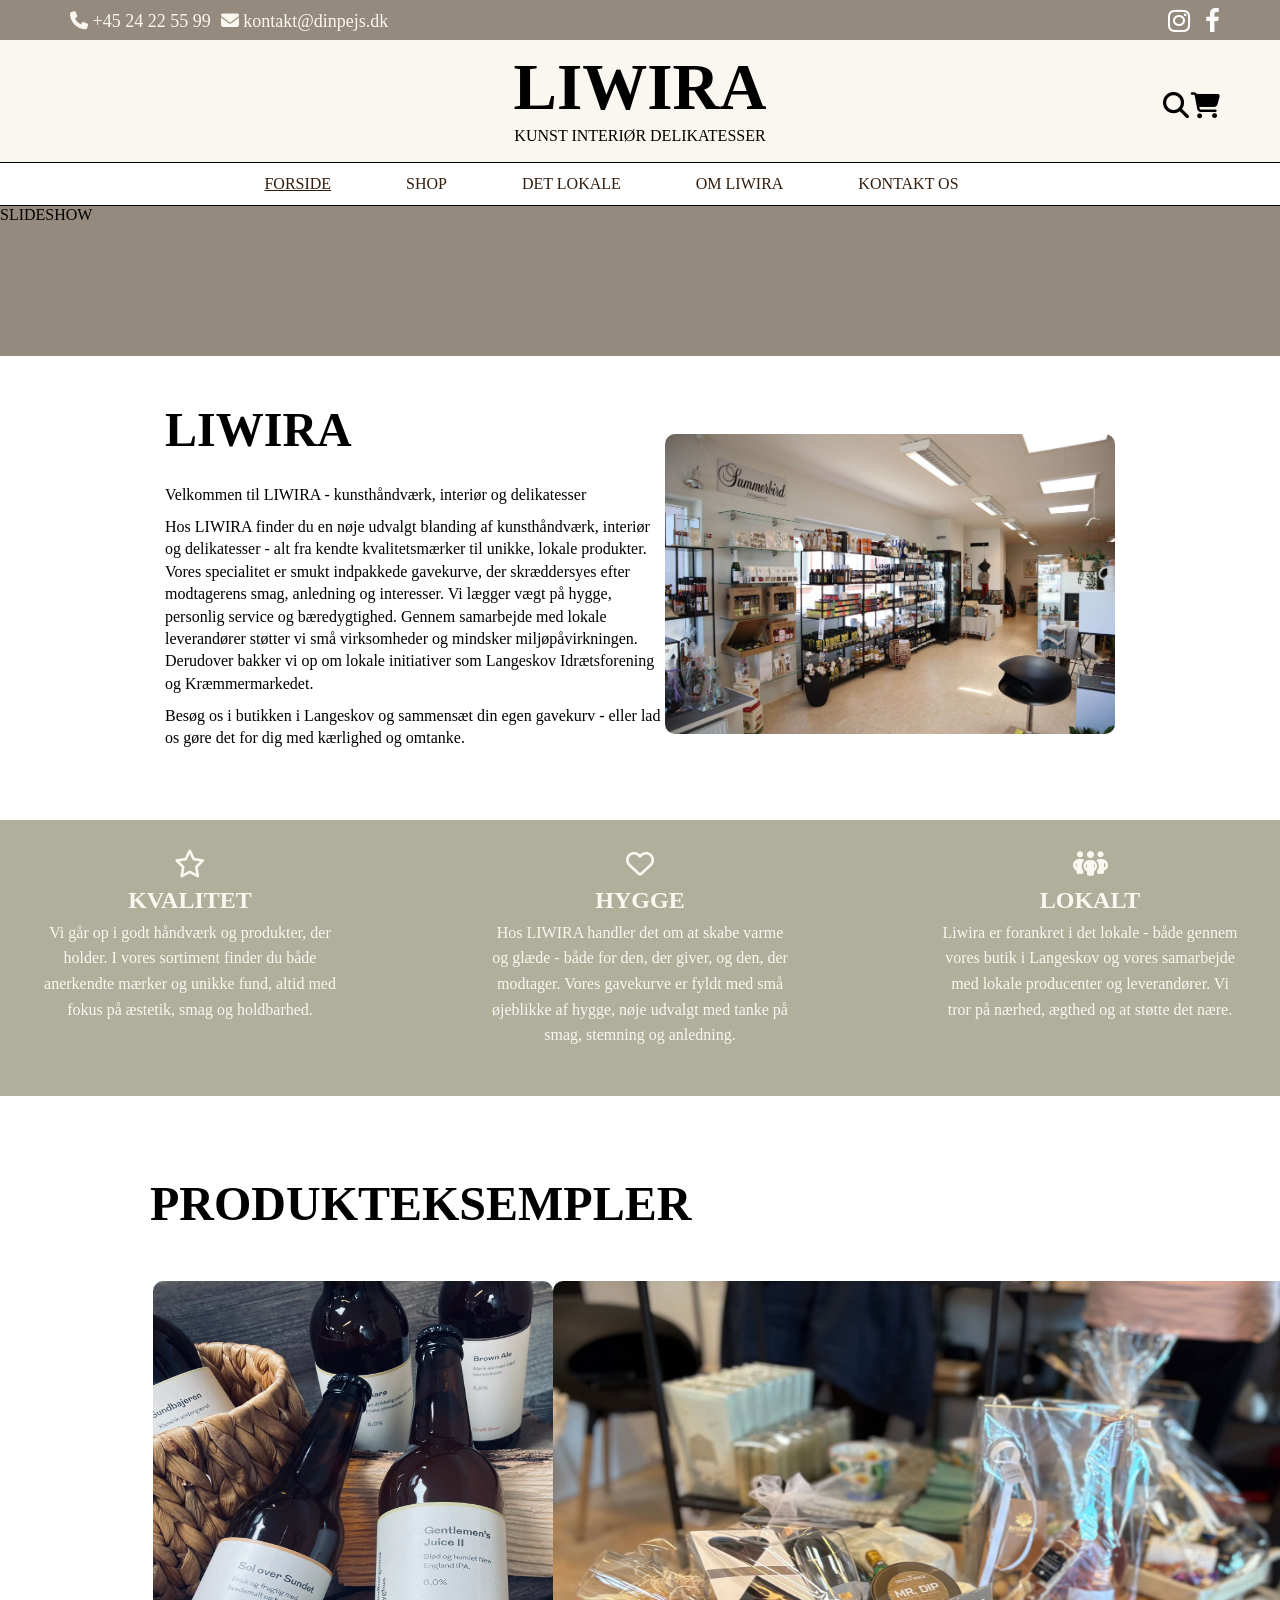
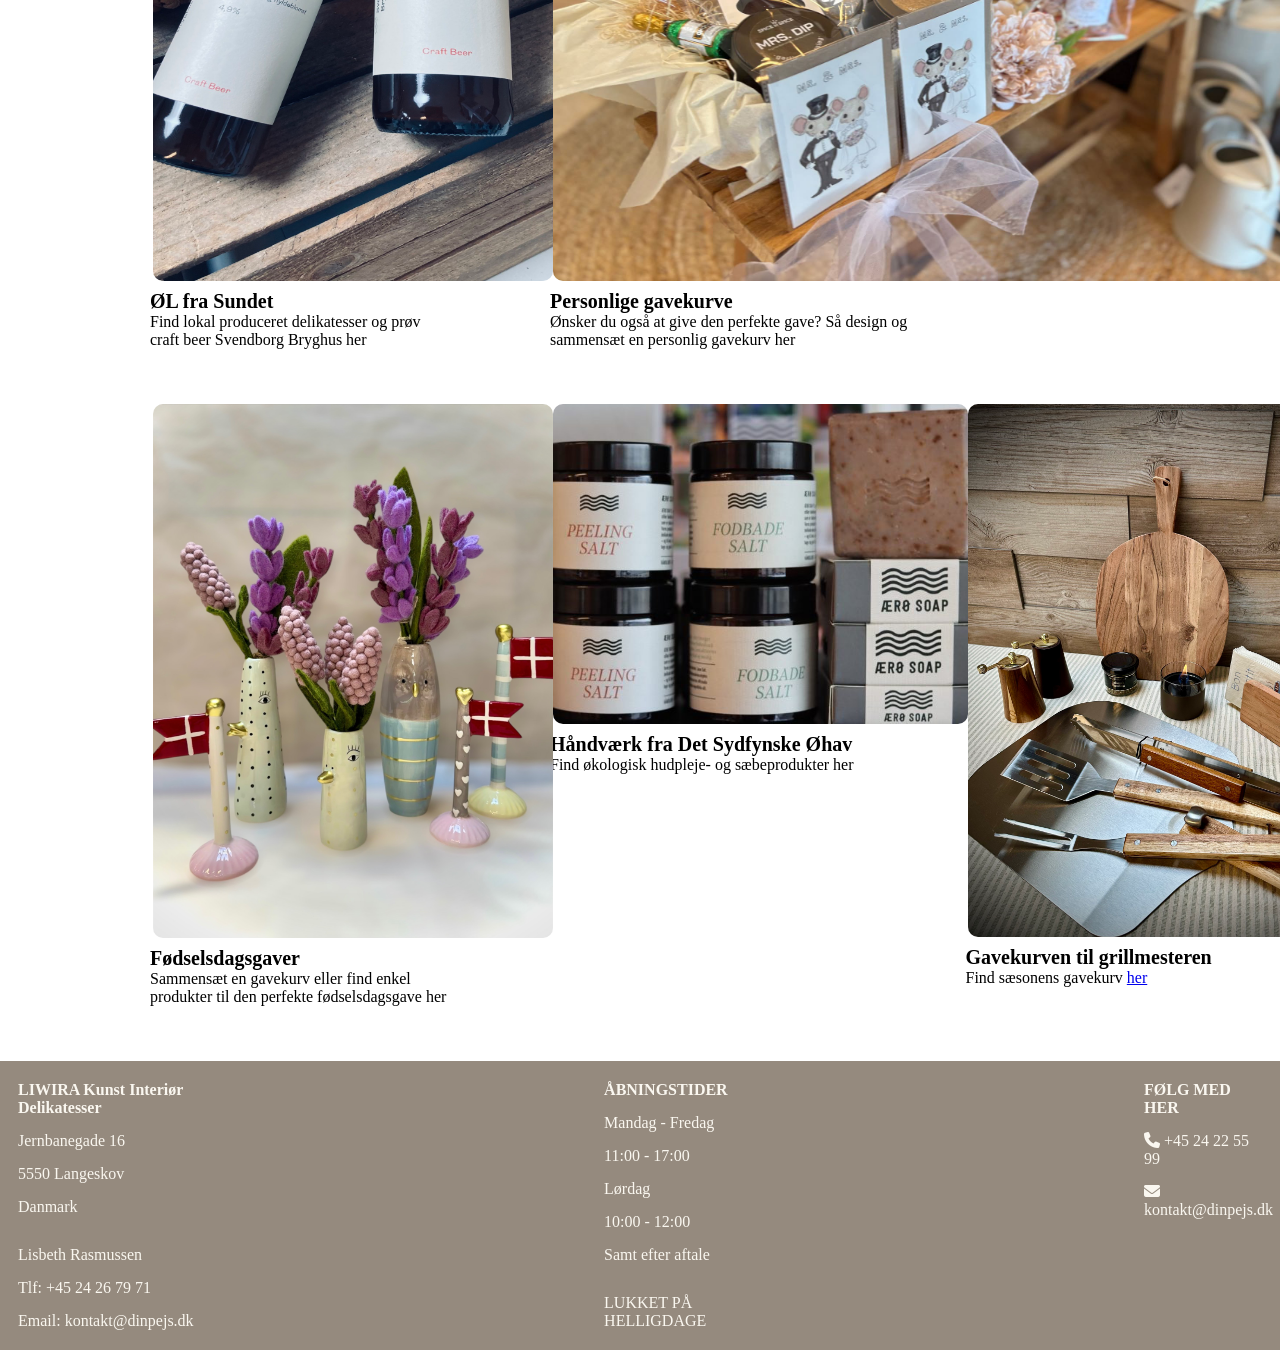
==== index.html @ ce8a543b "Div fixes" ====
<!DOCTYPE html>
<html lang="da">
<head>
    <meta charset="UTF-8">
    <meta name="viewport" content="width=device-width, initial-scale=1.0">
    <link rel="stylesheet" href="stylesheet.css">
    <script src="script.js" defer></script>
    <link rel="stylesheet" href="https://cdnjs.cloudflare.com/ajax/libs/font-awesome/6.7.1/css/all.min.css" integrity="sha512-5Hs3dF2AEPkpNAR7UiOHba+lRSJNeM2ECkwxUIxC1Q/FLycGTbNapWXB4tP889k5T5Ju8fs4b1P5z/iB4nMfSQ==" crossorigin="anonymous" referrerpolicy="no-referrer">
    <link rel="stylesheet" href="https://cdnjs.cloudflare.com/ajax/libs/font-awesome/4.7.0/css/font-awesome.min.css">
    <title>Liwira</title>
</head>
<body>
    <nav class="navbar__info">
        <div class="info__text">
            <div class="telefon">
                <i class="fa-solid fa-phone icon"></i>
                +45 24 22 55 99
            </div>

            <div class="email">
                <i class="fa-solid fa-envelope icon"></i>
                kontakt@dinpejs.dk
            </div>
        </div>

        <div class="some__logos">
            <div class="instagram">
                <a href="#" class="fa fa-instagram"></a>
            </div>

            <div class="facebook">
                <a href="#" class="fa fa-facebook-f"></a>
            </div>
        </div>
    </nav>

    <nav class="navbar__name">
        <div class="name__liwira">
            <h1>LIWIRA</h1>
            <p>KUNST INTERIØR DELIKATESSER</p>
        </div>

        <div class="shop__logos">
            <div class="logo__cart">
                <a href="#" class="fa-solid fa-magnifying-glass"></a>
            </div>
            <div class="logo__search">
                <a href="#" class="fa-solid fa-cart-shopping"></a>
            </div>
        </div>
    </nav>

    <nav class="navbar__menu">
        <ul class="nav__links">
            <li><a href="index.html" class="activated">FORSIDE</a></li>
            <li><a href="#">SHOP</a></li>
            <li><a href="#">DET LOKALE</a></li>
            <li><a href="#">OM LIWIRA</a></li>
            <li><a href="#">KONTAKT OS</a></li>
        </ul>
        <div class="menu__toggle">
            <span class="menu__bar"></span>
            <span class="menu__bar"></span>
            <span class="menu__bar"></span>
        </div>
    </nav>

    <div class="background__slide">SLIDESHOW</div>

    <div class="intro__section--liwira">
        <h1>LIWIRA</h1>
        <div class="intro__section">
            <div class="intro__picture">
                <img src="/Images/Butikken-komprimeret.webp" alt="liwira butik første indtryk">
            </div>
            <div class="intro__text">
                <p>Velkommen til LIWIRA - kunsthåndværk, interiør og delikatesser</p>
                <p>Hos LIWIRA finder du en nøje udvalgt blanding af kunsthåndværk, interiør og delikatesser - alt fra kendte kvalitetsmærker til unikke, lokale produkter. Vores specialitet er smukt indpakkede gavekurve, der skræddersyes efter modtagerens smag, anledning og interesser.
                Vi lægger vægt på hygge, personlig service og bæredygtighed. Gennem samarbejde med lokale leverandører støtter vi små virksomheder og mindsker miljøpåvirkningen. Derudover bakker vi op om lokale initiativer som Langeskov Idrætsforening og Kræmmermarkedet.</p>
                <p>Besøg os i butikken i Langeskov og sammensæt din egen gavekurv - eller lad os gøre det for dig med kærlighed og omtanke.</p>
            </div>
        </div>
    </div>

    <div class="fact__box">
        <div class="first__fact">
            <i class="fa-regular fa-star"></i>
            <h3>KVALITET</h3>
            <p>Vi går op i godt håndværk og produkter, der holder. I vores sortiment finder du både anerkendte mærker og unikke fund, altid med fokus på æstetik, smag og holdbarhed.</p>
        </div>

        <div class="second__fact">
            <i class="fa-regular fa-heart"></i>
            <h3>HYGGE</h3>
            <p>Hos LIWIRA handler det om at skabe varme og glæde - både for den, der giver, og den, der modtager. Vores gavekurve er fyldt med små øjeblikke af hygge, nøje udvalgt med tanke på smag, stemning og anledning.</p>
        </div>

        <div class="third__fact">
            <i class="fa-solid fa-people-group"></i>
            <h3>LOKALT</h3>
            <p>Liwira er forankret i det lokale - både gennem vores butik i Langeskov og vores samarbejde med lokale producenter og leverandører. Vi tror på nærhed, ægthed og at støtte det nære.</p>
        </div>
    </div>

    <div class="product__examples">

        <h1>PRODUKTEKSEMPLER</h1>

        <div class="items__all">
            <div class="items__top">    
                <div class="beer__sundet">
                    <img src="/Images/beer.webp" alt="øl produkter fra Sundet">
                    <h4>ØL fra Sundet</h4>
                    <p>Find lokal produceret delikatesser og prøv craft beer Svendborg Bryghus her</p>
                </div>
                
                <div class="personal__basket">
                    <img src="/Images/gift__basket.webp" alt="personlig gavekurv eksempel">
                    <h4>Personlige gavekurve</h4>
                    <p>Ønsker du også at give den perfekte gave? Så design og sammensæt en personlig gavekurv her</p>
                </div>
            </div>

            <div class="items__bottom">
                <div class="birthday__present">
                    <img src="/Images/flag__product.webp" alt="fødselsdagsgave kurv eksempel">
                    <h4>Fødselsdagsgaver</h4>
                    <p>Sammensæt en gavekurv eller find enkel produkter til den perfekte fødselsdagsgave her</p>
                </div>

                <div class="handmade__stuff">
                <img src="/Images/products__soap.webp" alt="produkter ærø sæbe">
                    <h4>Håndværk fra Det Sydfynske Øhav</h4>
                    <p>Find økologisk hudpleje- og sæbeprodukter her</p>
                </div>

                <div class="basket__grill">
                    <img src="/Images/grill.webp" alt="eksempel på et grillsæt i gave">
                    <h4>Gavekurven til grillmesteren</h4>
                    <p>Find sæsonens gavekurv <a href="#">her</a></p>
                </div>
            </div>
        </div>
    </div>

    <footer class="footer">
        <div class="footer__container">
            <div class="footer__buttons">
                <button type="button" class="button__collapsible">INFORMATION</button>
                <div class="footer__content">
                    <h4>LIWIRA Kunst Interiør Delikatesser</h4>
                    <p>Jernbanegade 16</p>
                    <p>5550 Langeskov</p>
                    <p>Danmark</p>
                    <p></p>
                    <p>Lisbeth Rasmussen</p>
                    <p>Tlf: +45 24 26 79 71</p>
                    <p>Email: kontakt@dinpejs.dk</p>
                </div>
                <button type="button" class="button__collapsible">ÅBNINGSTIDER</button>
                <div class="footer__content">
                    <h4>ÅBNINGSTIDER</h4>
                    <p>Mandag - Fredag</p>
                    <p>11:00 - 17:00</p>
                    <p>Lørdag</p>
                    <p>10:00 - 12:00</p>
                    <p>Samt efter aftale</p>
                    <p></p>
                    <p>LUKKET PÅ HELLIGDAGE</p>
                </div>
                <button type="button" class="button__collapsible">KONTAKT</button>
                <div class="footer__content">
                        <h4>FØLG MED HER</h4>   
                    <div class="telefon">
                        <i class="fa-solid fa-phone icon"></i>
                        +45 24 22 55 99
                    </div>
                    <div class="email">
                        <i class="fa-solid fa-envelope icon"></i>
                        kontakt@dinpejs.dk
                    </div>
                </div>
            </div>

            <div class="footer__text">
                 <div class="footer__content">
                    <h4>LIWIRA Kunst Interiør Delikatesser</h4>
                    <p>Jernbanegade 16</p>
                    <p>5550 Langeskov</p>
                    <p>Danmark</p>
                    <p></p>
                    <p>Lisbeth Rasmussen</p>
                    <p>Tlf: +45 24 26 79 71</p>
                    <p>Email: kontakt@dinpejs.dk</p>
                </div>

                 <div class="footer__content">
                    <h4>ÅBNINGSTIDER</h4>
                    <p>Mandag - Fredag</p>
                    <p>11:00 - 17:00</p>
                    <p>Lørdag</p>
                    <p>10:00 - 12:00</p>
                    <p>Samt efter aftale</p>
                    <p></p>
                    <p>LUKKET PÅ HELLIGDAGE</p>
                </div>

                <div class="footer__content">
                        <h4>FØLG MED HER</h4>   
                    <div class="telefon">
                        <i class="fa-solid fa-phone icon"></i>
                        +45 24 22 55 99
                    </div>
                    <div class="email">
                        <i class="fa-solid fa-envelope icon"></i>
                        kontakt@dinpejs.dk
                    </div>               
                </div>
            </div>
        </div>
    </footer>

</body>
</html>
---- stylesheet.css ----
/* RESET */
*{
    margin: 0px;
    padding: 0px;
    box-sizing: border-box;
}

/* NAVBAR FIRST */

.navbar__info {
    display: flex;
    justify-content: space-between;
    background-color: #958A7E;
    top: 0;
    left: 0;
    width: 100%;
}

.info__text {
    display: flex;
    flex-direction: row;
    padding: 7px 10px 5px 10px;
    font-size: 8px;
    color: #FAF7F0;
}

.telefon {
    padding: 0 10px 0 0;
}

.some__logos {
    display: flex;
    flex-direction: row;
    padding: 7px 10px 5px 10px;
    font-size: 11px;
    transform: translateX(10px);
    gap: 2px;
}

.some__logos a {
    color: white;
    text-decoration: none;
}

.instagram {
    padding: 0 5px 0 0;
}

/* MEDIA QUERY NAVBAR FIRST */

@media screen and (max-width: 1024px) {
    .navbar__info {
        display: none;
    }
}

/* NAVBAR SECOND */

.navbar__name {
    background-color: #FAF7F0;
    padding: 10px;
}

.name__liwira{
    text-align: center;
}

.name__liwira h1 {
    font-size: 64px;
}

.name__liwira p {
    font-size: 16px;
    line-height: 1.4;
}

.shop__logos {
    display: flex;
    float: right;
    transform: translateY(-55px);
    font-size: 18px;
    gap: 2px;
}

.shop__logos a {
    color: black;
    text-decoration: none;
}

/* NAVBAR MENU */

.menu__toggle {
    display: none;
    flex-direction: column;
    cursor: pointer;
    float: left;
    transform: translateY(-70px);
    padding-left: 10px;
}

.menu__toggle .menu__bar {
    background-color: #010101;
    height: 2px;
    width: 20px;
    margin: 3px;
}

.nav__links a:hover {
    color: #958A7E;
    text-decoration: underline;
}

.nav__links a.activated {
    text-decoration: underline;
}

.nav__links a {
    color: #FAF7F0;
    text-decoration: none;
}

/* BACKGROUND SLIDE */

.background__slide {
    width: 100%;
    height: 150px;
    background-color: #958A7E;
}

/* INTRO SECTION LIWIRA */

.intro__section--liwira {
    padding: 20px 15px 50px 15px;
    line-height: 1.4;
}

.intro__section--liwira img {
    max-width: 100%;
    height: auto;
    border-radius: 10px;
}

/* FACTS BOX GREEN */

.fact__box {
    width: 100%;
    height: 100%;
    background-color: #AFAF9B;
    padding: 20px 15px 38px 15px;
    text-align: center;
}

.fact__box div {
    padding: 10px 0 10px 0;
    color: #FAF7F0;
    line-height: 1.6;
}

.fact__box i {
    font-size: 28px;
}

.fact__box h3 {
    font-size: 24px;
}

.fact__box p {
    font-size: 16px;
}

/* PRODUCT EXAMPLES */

.items__all img {
    border-radius: 10px;
    margin-bottom: 5px;
}

.product__examples {
    margin: 0 50px 0 50px;
}

.product__examples h1 {
    font-size: 26px;
    margin: 50px 0 20px 0;
}

.product__examples img {
    height: 100%;
    width: 400px;
    transform: translateX(3px);
    
}

.product__examples h4 {
    font-size: 20px;
}

.product__examples p {
    padding-bottom: 25px;
}

/* FOOTER */

.footer {
    background-color: #958A7E;
    color: #FAF7F0;
    padding: 20px 0;
}

.button__collapsible {
  background-color: #958A7E;
  color: #FAF7F0;
  cursor: pointer;
  padding: 18px;
  width: 100%;
  border: none;
  text-align: left;
  outline: none;
  font-size: 15px;
}

.active, .button__collapsible:hover {
  background-color: #555;
}

.footer__content {
  padding: 0 18px;
  display: none;
  overflow: hidden;
  background-color: #958A7E;
}


.footer__text {
  display: none;
}

@media (min-width: 1024px) {
  .footer__buttons {
    display: none;
  }

  .footer__text {
    display: flex;
    justify-content: center;
    gap: 350px;
  }
}

    
@media screen and (max-width: 1024px) {
    
    .nav__links {
        display: none;
        flex-direction: column;
        width: 100%;
        position: absolute;
        top: 85px;
        left: 0;
        background-color: #958A7E;
        opacity: 0.9;
    }

    .nav__links.active {
        display: flex;
    }

    .nav__links li {
        margin: 10px 0;
        text-align: center;
    }

    .menu__toggle {
        display: flex;
    }
}

@media screen and (min-width: 1024px) {
    .navbar__menu {
       border-top: 1px solid;
       border-bottom: 1px solid;
    }

    .nav__links {
        display: flex;
        flex-direction: row;
        justify-content: center;
        list-style-type: none;
        font-size: 16px;
        gap: 75px;
        padding: 12px 0 12px 0;
        transform: translateX(30px);
    }

    .nav__links a {
        color: #331D0D;
    }


    .name__liwira h1 {
        font-size: 65px;
    }

    .name__liwira p {
        font-size: 16px;
        padding-bottom: 5px;
    }

    .shop__logos {
        font-size: 26px;
        float: right;
        transform: translateY(-60px);
        padding-right: 50px;
    }

    .navbar__info {
        height: 40px;
    }


    .info__text {
        font-size: 18px;
        display: flex;
        align-items: center;
        padding-left: 70px;
    }

    .some__logos {
        font-size: 26px;
        gap: 10px;
        padding-right: 70px;
    }

    .intro__section--liwira {
        margin: 0 150px 0 150px;
    }

    .intro__text {
        width: 700px;
        margin: 20px 0 20px 0;
    }

    .intro__section--liwira h1 {
        margin-top: 20px;
        font-size: 48px;
    }

    .intro__text p {
        margin-bottom: 10px;
    }

    .intro__picture {
        height: auto;
        width: 450px;
        float: right;
        transform: translateY(-50px);
    }


    .fact__box {
        display: flex;
        flex-direction: row;
        justify-content: center;
        gap: 150px;
    }

    .fact__box p {
        width: 300px;
    }


    .product__examples {
        margin: 0 150px 0 150px;
    }

    .product__examples img {
        border-radius: 10px;
    }

    .product__examples h1 {
        padding: 30px 0 30px 0;
        font-size: 48px;
    }

    .items__top {
        display: flex;
        flex-direction: row;
        justify-content: space-between;
        padding-bottom: 30px;
    }

    .beer__sundet img {
        height: 600px;
        width: 400px;
    }

    .beer__sundet p {
        width: 300px;
    }

    .personal__basket img {
        height: 600px;
        width: 890px;
    }

    .personal__basket p {
        width: 400px;
    }

    .items__bottom {
        display: flex;
        flex-direction: row;
        justify-content: space-between;
        padding-bottom: 30px;
    }

    .birthday__present img, .basket__grill img {
        height: auto;
        width: 400px;
    }

    .birthday__present p {
        width: 300px;
    }

    .handmade__stuff img {
        height: 320px;
        width: auto;
    }

    .footer__content {
    display: flex;
    flex-direction: column;
    align-items: left;
    gap: 15px;
    font-size: 16px;
    }

}
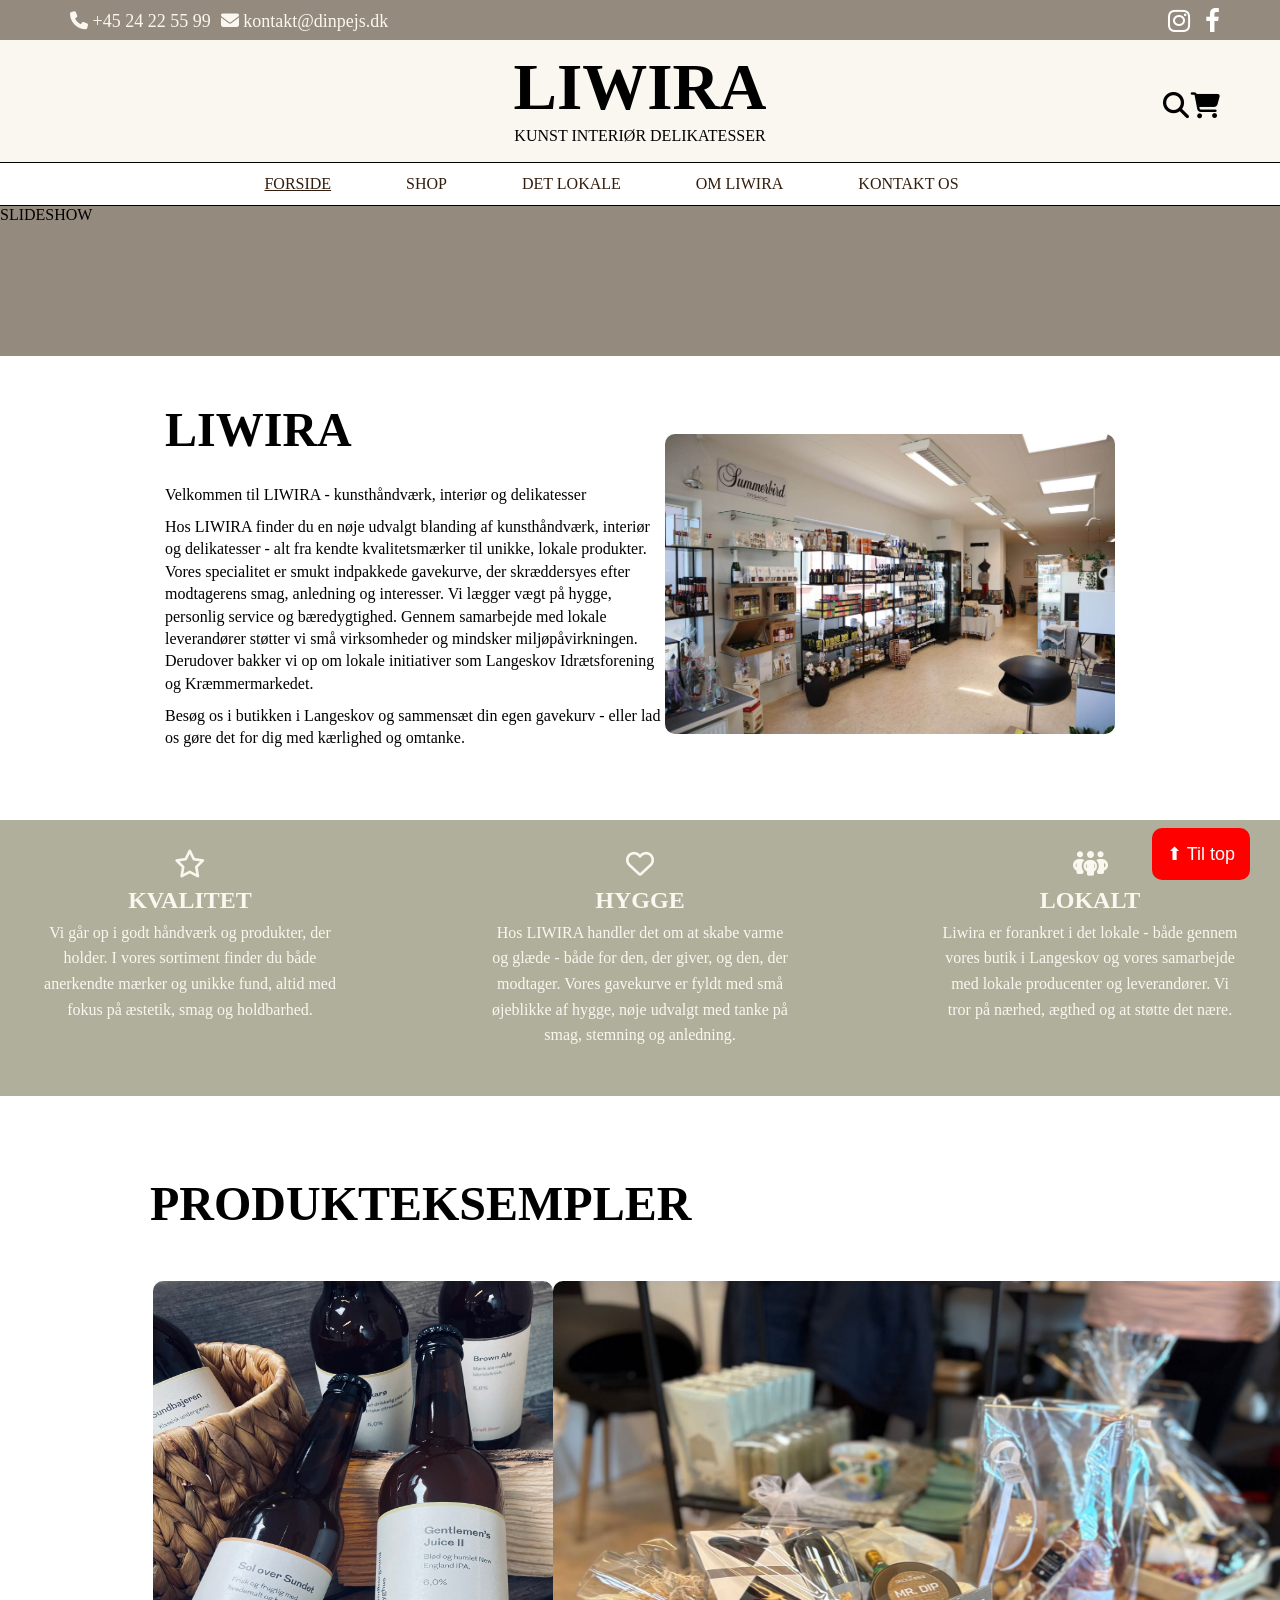
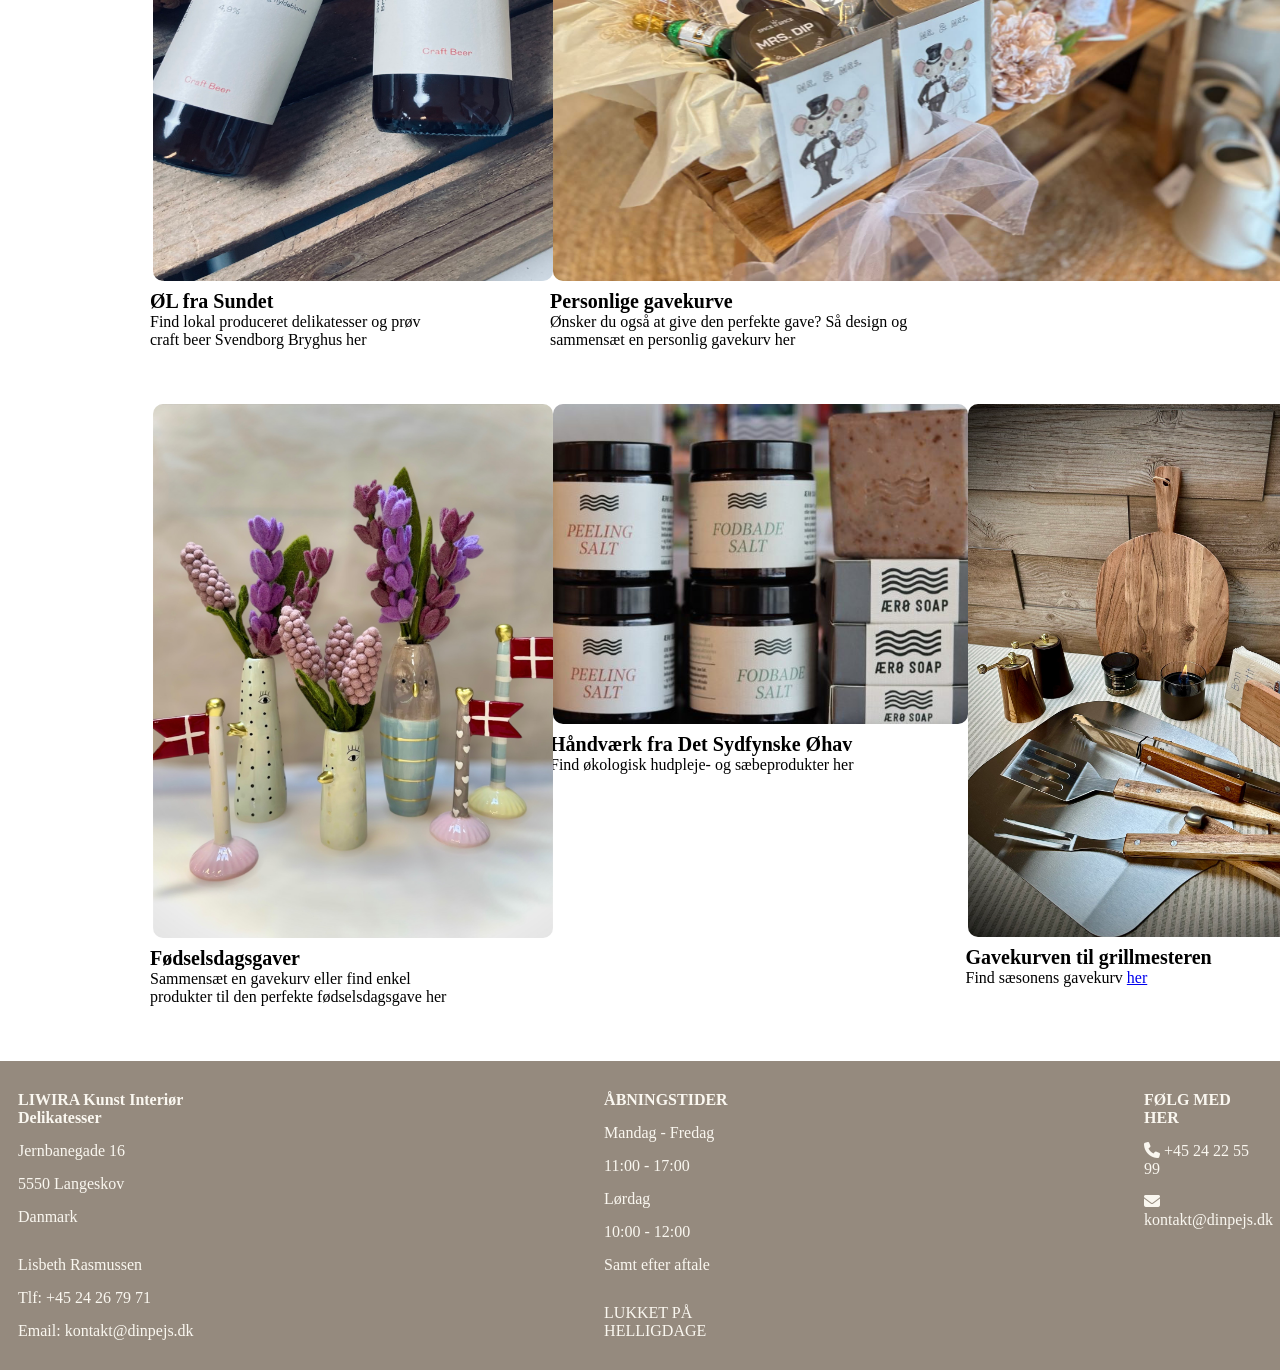
==== commit b5bbfc58: "rettelser" ====
--- a/index.html
+++ b/index.html
@@ -64,6 +64,8 @@
             <span class="menu__bar"></span>
         </div>
     </nav>
+    
+    <button class="scrollUpBtn">⬆ Til top</button>
 
     <div class="background__slide">SLIDESHOW</div>
 
--- a/stylesheet.css
+++ b/stylesheet.css
@@ -115,7 +115,7 @@
 }
 
 .nav__links a {
-    color: #FAF7F0;
+    color: #958A7E;
     text-decoration: none;
 }
 
@@ -125,6 +125,26 @@
     width: 100%;
     height: 150px;
     background-color: #958A7E;
+}
+
+.scrollUpBtn {
+  /* display: none; */
+  position: fixed;
+  bottom: 20px; /* Place the button at the bottom of the page */
+  right: 30px; /* Place the button 30px from the right */
+  z-index: 99; /* Make sure it does not overlap */
+  border: none; /* Remove borders */
+  outline: none; /* Remove outline */
+  background-color: red; /* Set a background color */
+  color: white; /* Text color */
+  cursor: pointer; /* Add a mouse pointer on hover */
+  padding: 15px; /* Some padding */
+  border-radius: 10px; /* Rounded corners */
+  font-size: 18px; /* Increase font size */
+}
+
+.scrollUpBtn:hover {
+  background-color: #555; /* Add a dark-grey background on hover */
 }
 
 /* INTRO SECTION LIWIRA */
@@ -224,7 +244,7 @@
 }
 
 .footer__content {
-  padding: 0 18px;
+  padding: 10px 18px;
   display: none;
   overflow: hidden;
   background-color: #958A7E;
@@ -257,8 +277,7 @@
         position: absolute;
         top: 85px;
         left: 0;
-        background-color: #958A7E;
-        opacity: 0.9;
+        background-color: #FAF7F0;
     }
 
     .nav__links.active {
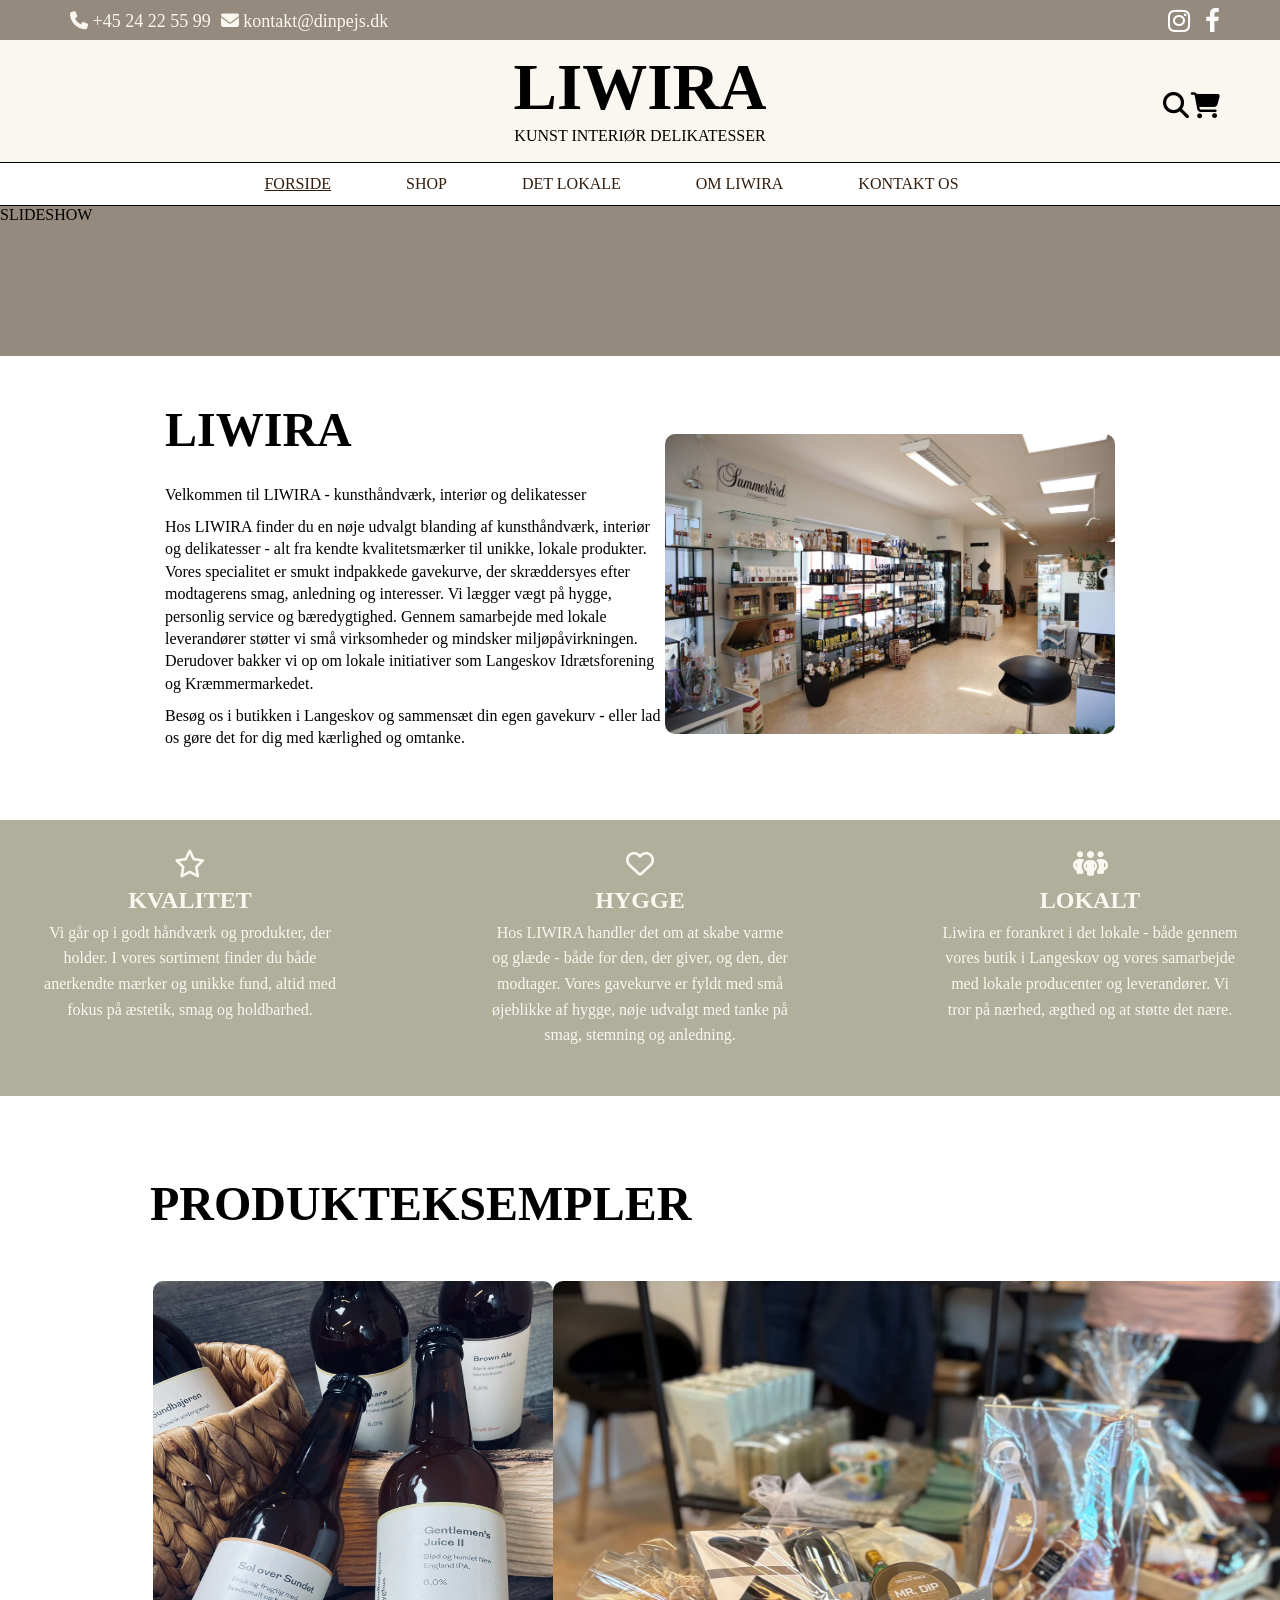
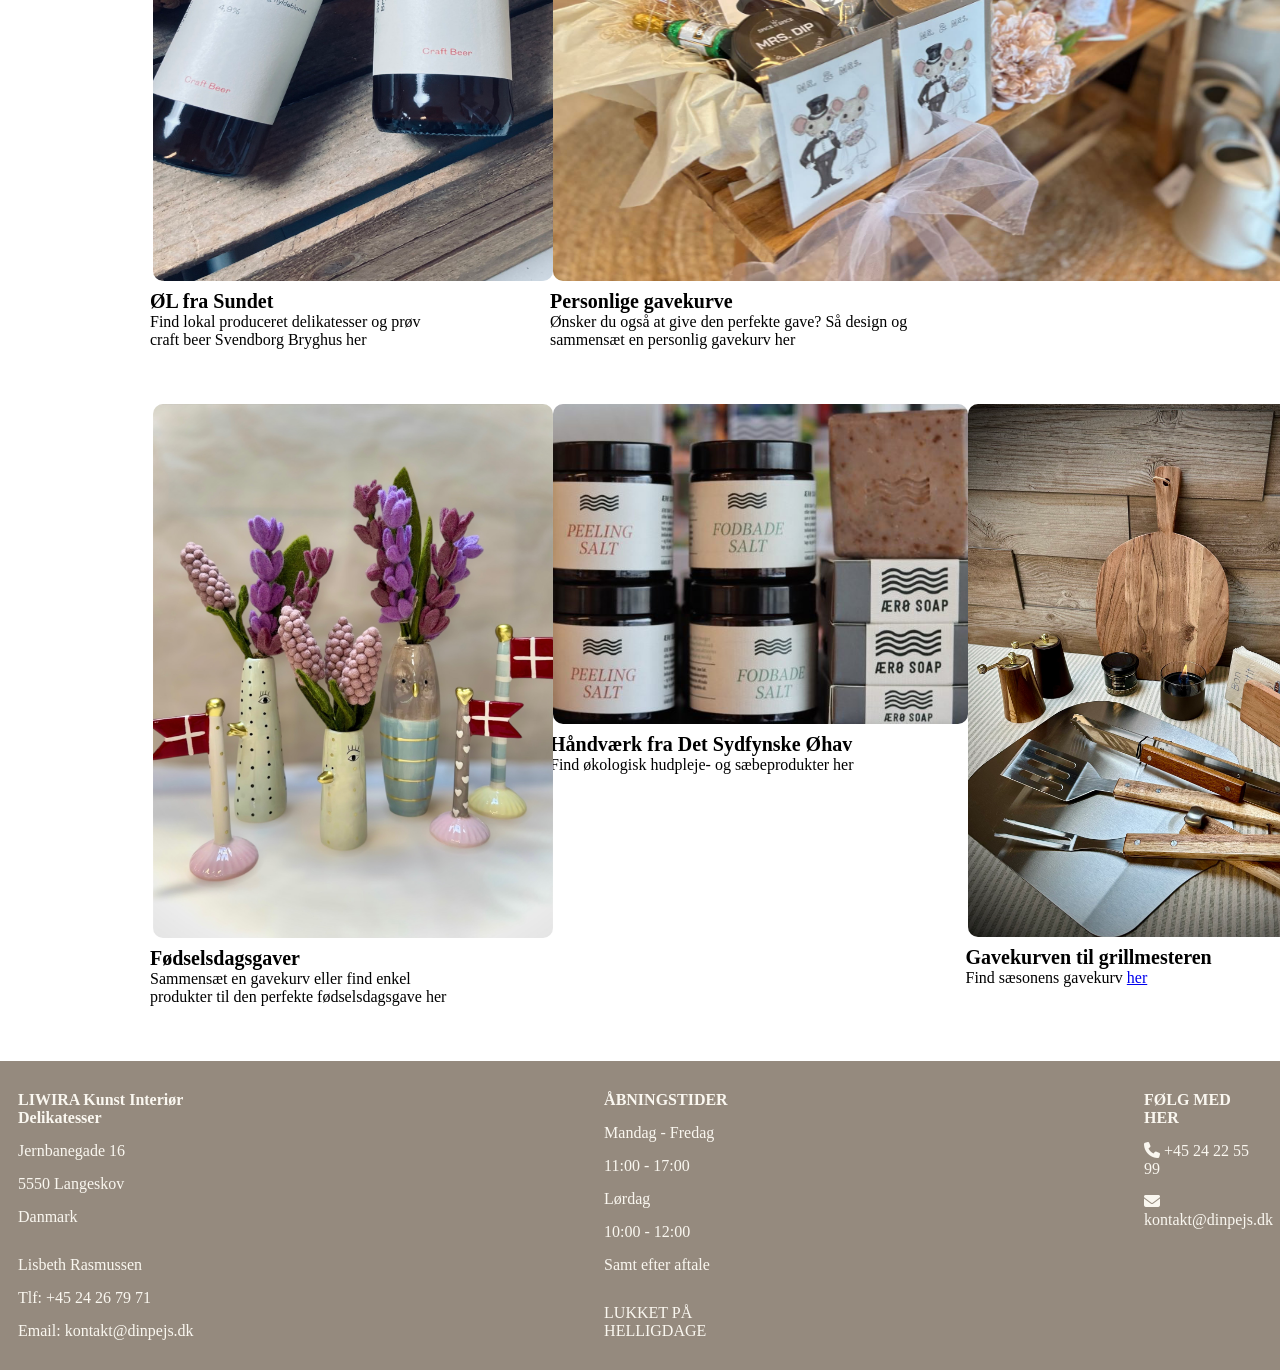
==== commit 647d61c2: "rettelser" ====
--- a/index.html
+++ b/index.html
@@ -5,6 +5,7 @@
     <meta name="viewport" content="width=device-width, initial-scale=1.0">
     <link rel="stylesheet" href="stylesheet.css">
     <script src="script.js" defer></script>
+    <script src="scrollknap.js" defer></script>
     <link rel="stylesheet" href="https://cdnjs.cloudflare.com/ajax/libs/font-awesome/6.7.1/css/all.min.css" integrity="sha512-5Hs3dF2AEPkpNAR7UiOHba+lRSJNeM2ECkwxUIxC1Q/FLycGTbNapWXB4tP889k5T5Ju8fs4b1P5z/iB4nMfSQ==" crossorigin="anonymous" referrerpolicy="no-referrer">
     <link rel="stylesheet" href="https://cdnjs.cloudflare.com/ajax/libs/font-awesome/4.7.0/css/font-awesome.min.css">
     <title>Liwira</title>
@@ -64,8 +65,9 @@
             <span class="menu__bar"></span>
         </div>
     </nav>
+
+  <button id="scrollUpBtn">⬆ Scroll op</button>
     
-    <button class="scrollUpBtn">⬆ Til top</button>
 
     <div class="background__slide">SLIDESHOW</div>
 
--- a/stylesheet.css
+++ b/stylesheet.css
@@ -127,24 +127,8 @@
     background-color: #958A7E;
 }
 
-.scrollUpBtn {
-  /* display: none; */
-  position: fixed;
-  bottom: 20px; /* Place the button at the bottom of the page */
-  right: 30px; /* Place the button 30px from the right */
-  z-index: 99; /* Make sure it does not overlap */
-  border: none; /* Remove borders */
-  outline: none; /* Remove outline */
-  background-color: red; /* Set a background color */
-  color: white; /* Text color */
-  cursor: pointer; /* Add a mouse pointer on hover */
-  padding: 15px; /* Some padding */
-  border-radius: 10px; /* Rounded corners */
-  font-size: 18px; /* Increase font size */
-}
-
-.scrollUpBtn:hover {
-  background-color: #555; /* Add a dark-grey background on hover */
+#scrollUpBtn {
+    
 }
 
 /* INTRO SECTION LIWIRA */
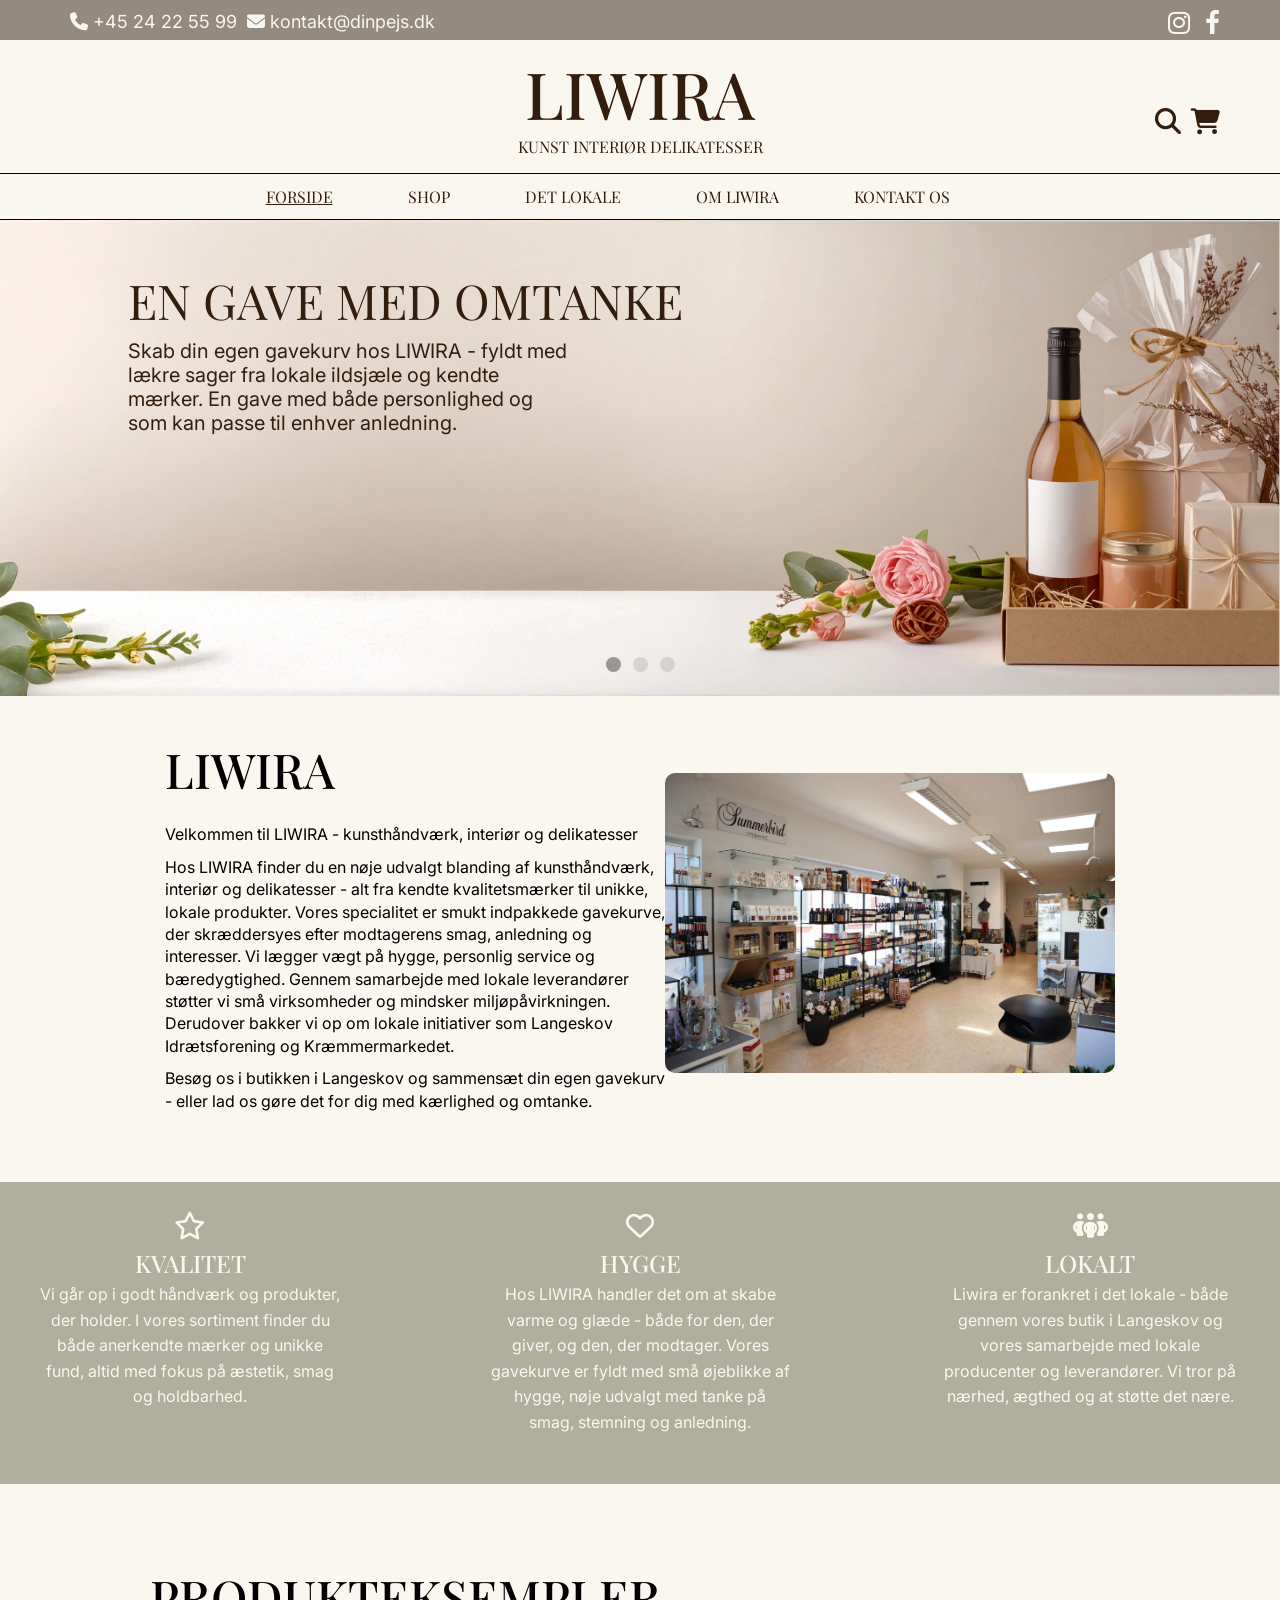
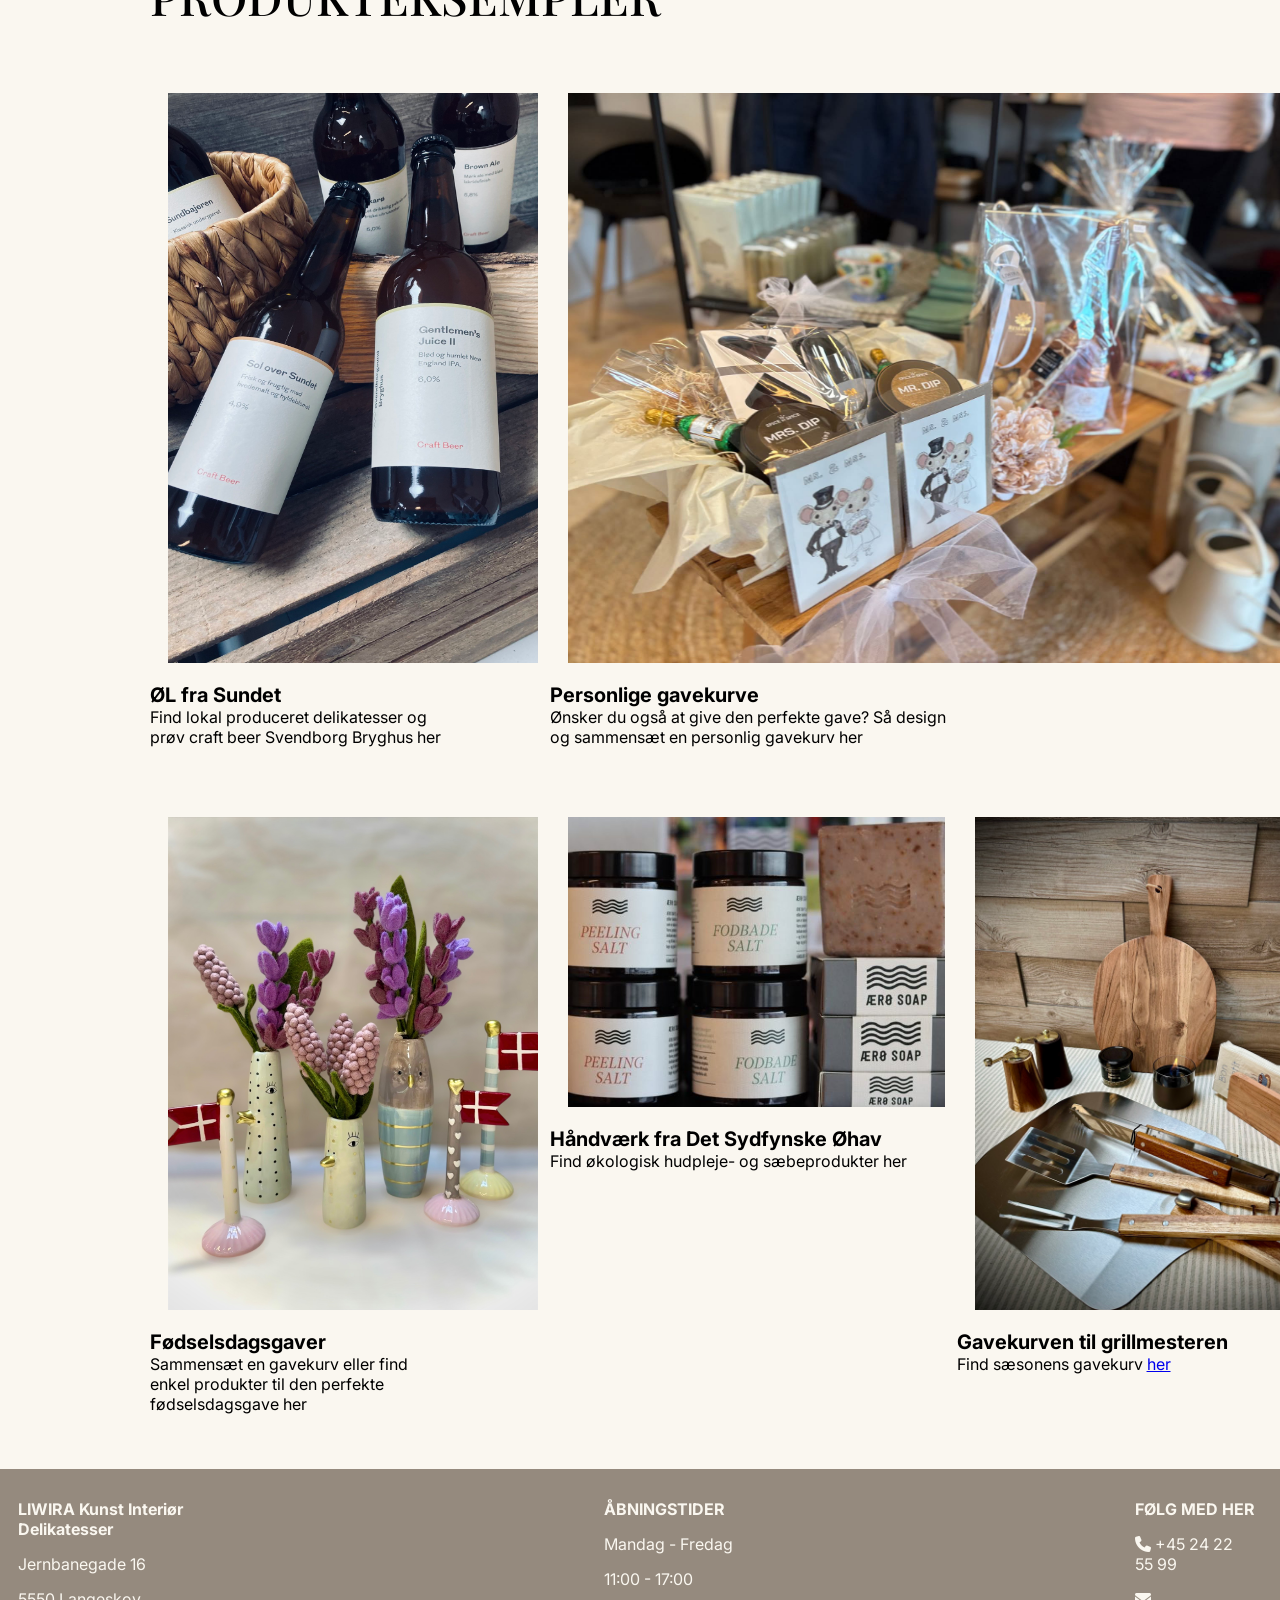
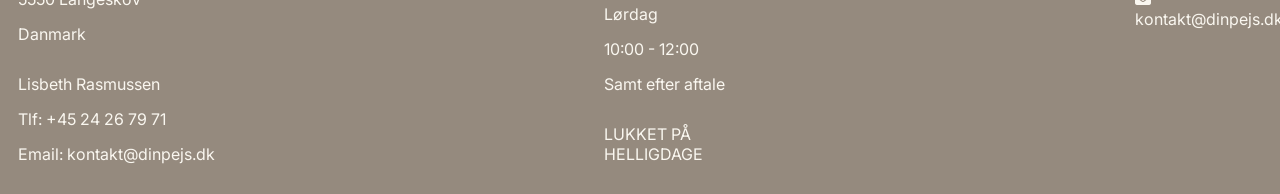
==== commit 1255489c: "Slideshow" ====
--- a/index.html
+++ b/index.html
@@ -6,10 +6,14 @@
     <link rel="stylesheet" href="stylesheet.css">
     <script src="script.js" defer></script>
     <script src="scrollknap.js" defer></script>
+    <script src="slideshow.js" defer></script>
+    <link rel="stylesheet" href="slideshow.css" />
+    <link href="https://fonts.googleapis.com/css2?family=Inter:wght@300;600&family=Playfair+Display:wght@500;800&display=swap" rel="stylesheet">
     <link rel="stylesheet" href="https://cdnjs.cloudflare.com/ajax/libs/font-awesome/6.7.1/css/all.min.css" integrity="sha512-5Hs3dF2AEPkpNAR7UiOHba+lRSJNeM2ECkwxUIxC1Q/FLycGTbNapWXB4tP889k5T5Ju8fs4b1P5z/iB4nMfSQ==" crossorigin="anonymous" referrerpolicy="no-referrer">
     <link rel="stylesheet" href="https://cdnjs.cloudflare.com/ajax/libs/font-awesome/4.7.0/css/font-awesome.min.css">
     <title>Liwira</title>
 </head>
+
 <body>
     <nav class="navbar__info">
         <div class="info__text">
@@ -66,10 +70,43 @@
         </div>
     </nav>
 
-  <button id="scrollUpBtn">⬆ Scroll op</button>
+<!-- SCROLL UP KNAP -->
+
+  <button id="scrollUpBtn"><i class="fa-solid fa-chevron-up"></i></button>
     
-
-    <div class="background__slide">SLIDESHOW</div>
+<!-- SLIDESHOW -->
+
+ <div class="slideshow-container">
+
+    <div class="highlight_slide">
+      <img src="Images/byg_gavekurv_slide.webp" style="width:100%">
+      <div class="h_text">EN GAVE MED OMTANKE </div>
+      <div class="text">Skab din egen gavekurv hos LIWIRA - fyldt med lækre sager fra lokale ildsjæle og kendte mærker. En gave med både personlighed og som kan passe til enhver anledning.</div>
+    </div>
+
+    <div class="highlight_slide">
+      <img src="Images/iskaffe_slide.webp" style="width:100%">
+      <div class="h_text2">SÆSONENS FAVORIT ER TILBAGE!</div>
+      <div class="text2">Køl ned og gør sommeren lidt sødere med iskaffen fra Farm Mountain.</div>
+    </div>
+
+    <div class="highlight_slide">
+      <img src="Images/farsdag _slide.webp" style="width:100%">
+      <div class="h_text">FARS DAG ER LIGE OM HJØRNET</div>
+      <div class="text">Sammensæt din egen gavekurv til ham eller se vores bud hvad den perfekte gave skal indholde her.</div>
+    </div>
+
+    <a class="prev" onclick="plusSlides(-1)">❮</a>
+    <a class="next" onclick="plusSlides(1)">❯</a>
+
+    <div class="dots-wrapper">
+      <span class="dot" onclick="currentSlide(1)"></span> 
+      <span class="dot" onclick="currentSlide(2)"></span> 
+      <span class="dot" onclick="currentSlide(3)"></span> 
+    </div>
+  </div>
+
+  <!-- REST AF SIDE -->
 
     <div class="intro__section--liwira">
         <h1>LIWIRA</h1>
--- a/stylesheet.css
+++ b/stylesheet.css
@@ -3,6 +3,15 @@
     margin: 0px;
     padding: 0px;
     box-sizing: border-box;
+}
+
+body {
+    background-color: #FAF7F0;
+}
+
+h1, h2, h3 {
+    font-family: 'Playfair Display', serif;
+    font-weight: 500;
 }
 
 /* NAVBAR FIRST */
@@ -38,7 +47,7 @@
 }
 
 .some__logos a {
-    color: white;
+    color: #FAF7F0;
     text-decoration: none;
 }
 
@@ -59,6 +68,8 @@
 .navbar__name {
     background-color: #FAF7F0;
     padding: 10px;
+    font-family: 'Playfair Display', serif;
+    color: #331D0D;
 }
 
 .name__liwira{
@@ -67,6 +78,7 @@
 
 .name__liwira h1 {
     font-size: 64px;
+    font-weight: 500;
 }
 
 .name__liwira p {
@@ -79,11 +91,11 @@
     float: right;
     transform: translateY(-55px);
     font-size: 18px;
-    gap: 2px;
+    gap: 10px;
 }
 
 .shop__logos a {
-    color: black;
+    color: #331D0D;
     text-decoration: none;
 }
 
@@ -106,7 +118,7 @@
 }
 
 .nav__links a:hover {
-    color: #958A7E;
+    color: #AFAF9B;
     text-decoration: underline;
 }
 
@@ -117,19 +129,191 @@
 .nav__links a {
     color: #958A7E;
     text-decoration: none;
-}
+    font-family: 'Playfair Display', serif;
+}
+
+
+/* Scroll Up Button */
+
+#scrollUpBtn {
+    position: fixed;
+    float: right;
+    z-index: 99;
+}
+   
+#scrollUpBtn {
+  display: none;
+  position: fixed;
+  bottom: 20px;
+  right: 30px;
+  z-index: 99;
+  font-size: 26px;
+  border: none;
+  outline: none;
+  background-color: #5F5837;
+  color: #FAF7F0;
+  cursor: pointer;
+  padding: 8px 10px;
+  border-radius: 100px;
+  box-shadow: 0px 4px 10px rgba(0, 0, 0, 0.25);
+
+}
+
+#scrollUpBtn:hover {
+  background-color: #AFAF9B;
+}
+
 
 /* BACKGROUND SLIDE */
 
-.background__slide {
-    width: 100%;
-    height: 150px;
-    background-color: #958A7E;
-}
-
-#scrollUpBtn {
-    
-}
+.highlight_slide {
+  display: none;
+}
+
+.slideshow-container img {
+  vertical-align: middle;
+}
+
+/* Slideshow container */
+.slideshow-container {
+  max-width: 100%;
+  position: relative;
+  margin: auto;
+}
+
+.slideshow-container:hover .prev,
+.slideshow-container:hover .next {
+  opacity: 1;
+}
+
+/* Next & previous buttons */
+.prev, .next {
+cursor: pointer;
+  opacity: 0;
+  transition: opacity 0.3s ease;
+  position: absolute;
+  top: 50%;
+  padding: 16px;
+  margin-top: -22px;
+  color: #958A7E;
+  font-weight: bold;
+  font-size: 36px;
+  user-select: none;
+  background: none;
+  border: none;
+}
+
+.prev {
+  left: 0;
+  border-radius: 0 3px 3px 0;
+}
+
+.next {
+  right: 0;
+  border-radius: 3px 0 0 3px;
+}
+
+/* Caption text */
+.h_text {
+  font-family: 'Playfair Display', serif;
+  color: #331D0D;
+  font-size: 24px;
+  position: absolute;
+  top: 10%;
+  left: 10%;
+  width: 80%;
+  text-align: left;
+}
+
+.h_text2 {
+    font-family: 'Playfair Display', serif;
+    color: #FAF7F0;
+    font-size: 24px;
+    position: absolute;
+    top: 10%;
+    left: 10%;
+    width: 80%;
+    text-align: left;
+  }
+
+.text {
+  font-family: 'Inter', sans-serif;
+  color: #331D0D;
+  font-size: 16px;
+  position: absolute;
+  top: 25%;
+  left: 10%;
+  width: 55%;
+  text-align: left;
+}
+
+.text2 {
+    font-family: 'Inter', sans-serif;
+    color: #FAF7F0;
+    font-size: 16px;
+    position: absolute;
+    top: 25%;
+    left: 10%;
+    width: 32%;
+    text-align: left;
+  }
+
+/* Dots */
+.dots-wrapper {
+  position: absolute;
+  bottom: 20px;
+  width: 100%;
+  text-align: center;
+  z-index: 10;
+}
+
+.dot {
+  cursor: pointer;
+  height: 15px;
+  width: 15px;
+  margin: 0 4px;
+  background-color: rgba(180, 180, 180, 0.439);
+  border-radius: 50%;
+  display: inline-block;
+  transition: background-color 0.6s ease;
+}
+
+.active, .dot:hover {
+  background-color: rgba(61, 61, 61, 0.501);
+}
+
+/* Animation */
+.fade {
+  animation-name: fade;
+  animation-duration: 1.5s;
+}
+
+@keyframes fade {
+  from { opacity: .4; }
+  to { opacity: 1; }
+}
+
+/* Responsiv tekst */
+
+
+@media only screen and (min-width: 1024px) {
+  .h_text {
+    font-size: 48px;
+  }
+
+  .text {
+    font-size: 20px;
+    width: 35%;
+  }
+  .h_text2 {
+    font-size: 48px;
+  }
+
+  .text2 {
+    font-size: 20px;
+  }
+}
+
 
 /* INTRO SECTION LIWIRA */
 
@@ -177,6 +361,7 @@
 .items__all img {
     border-radius: 10px;
     margin-bottom: 5px;
+    padding: 15px 15px;
 }
 
 .product__examples {
@@ -191,8 +376,7 @@
 .product__examples img {
     height: 100%;
     width: 400px;
-    transform: translateX(3px);
-    
+    transform: translateX(3px); 
 }
 
 .product__examples h4 {
--- a/slideshow.css
+++ b/slideshow.css
@@ -0,0 +1,152 @@
+* { box-sizing: border-box; }
+
+body {
+  font-family: 'Inter', sans-serif;
+  margin: 0;
+}
+
+.highlight_slide {
+  display: none;
+}
+
+img {
+  vertical-align: middle;
+}
+
+/* Slideshow container */
+.slideshow-container {
+  max-width: 100%;
+  position: relative;
+  margin: auto;
+}
+
+.slideshow-container:hover .prev,
+.slideshow-container:hover .next {
+  opacity: 1;
+}
+
+/* Next & previous buttons */
+.prev, .next {
+cursor: pointer;
+  opacity: 0;
+  transition: opacity 0.3s ease;
+  position: absolute;
+  top: 50%;
+  padding: 16px;
+  margin-top: -22px;
+  color: #958A7E;
+  font-weight: bold;
+  font-size: 36px;
+  user-select: none;
+  background: none;
+  border: none;
+}
+
+.prev {
+  left: 0;
+  border-radius: 0 3px 3px 0;
+}
+
+.next {
+  right: 0;
+  border-radius: 3px 0 0 3px;
+}
+
+/* Caption text */
+.h_text {
+  font-family: 'Playfair Display', serif;
+  color: #331D0D;
+  font-size: 24px;
+  position: absolute;
+  top: 10%;
+  left: 10%;
+  width: 80%;
+  text-align: left;
+}
+.h_text2 {
+    font-family: 'Playfair Display', serif;
+    color: #FAF7F0;
+    font-size: 24px;
+    position: absolute;
+    top: 10%;
+    left: 10%;
+    width: 80%;
+    text-align: left;
+  }
+
+.text {
+  font-family: 'Inter', sans-serif;
+  color: #331D0D;
+  font-size: 16px;
+  position: absolute;
+  top: 25%;
+  left: 10%;
+  width: 55%;
+  text-align: left;
+}
+.text2 {
+    font-family: 'Inter', sans-serif;
+    color: #FAF7F0;
+    font-size: 16px;
+    position: absolute;
+    top: 25%;
+    left: 10%;
+    width: 32%;
+    text-align: left;
+  }
+
+/* Dots */
+.dots-wrapper {
+  position: absolute;
+  bottom: 20px;
+  width: 100%;
+  text-align: center;
+  z-index: 10;
+}
+
+.dot {
+  cursor: pointer;
+  height: 15px;
+  width: 15px;
+  margin: 0 4px;
+  background-color: rgba(180, 180, 180, 0.439);
+  border-radius: 50%;
+  display: inline-block;
+  transition: background-color 0.6s ease;
+}
+
+.active, .dot:hover {
+  background-color: rgba(61, 61, 61, 0.501);
+}
+
+/* Animation */
+.fade {
+  animation-name: fade;
+  animation-duration: 1.5s;
+}
+
+@keyframes fade {
+  from { opacity: .4; }
+  to { opacity: 1; }
+}
+
+/* Responsiv tekst */
+
+
+@media only screen and (min-width: 1024px) {
+  .h_text {
+    font-size: 48px;
+  }
+
+  .text {
+    font-size: 20px;
+    width: 35%;
+  }
+  .h_text2 {
+    font-size: 48px;
+  }
+
+  .text2 {
+    font-size: 20px;
+  }
+}
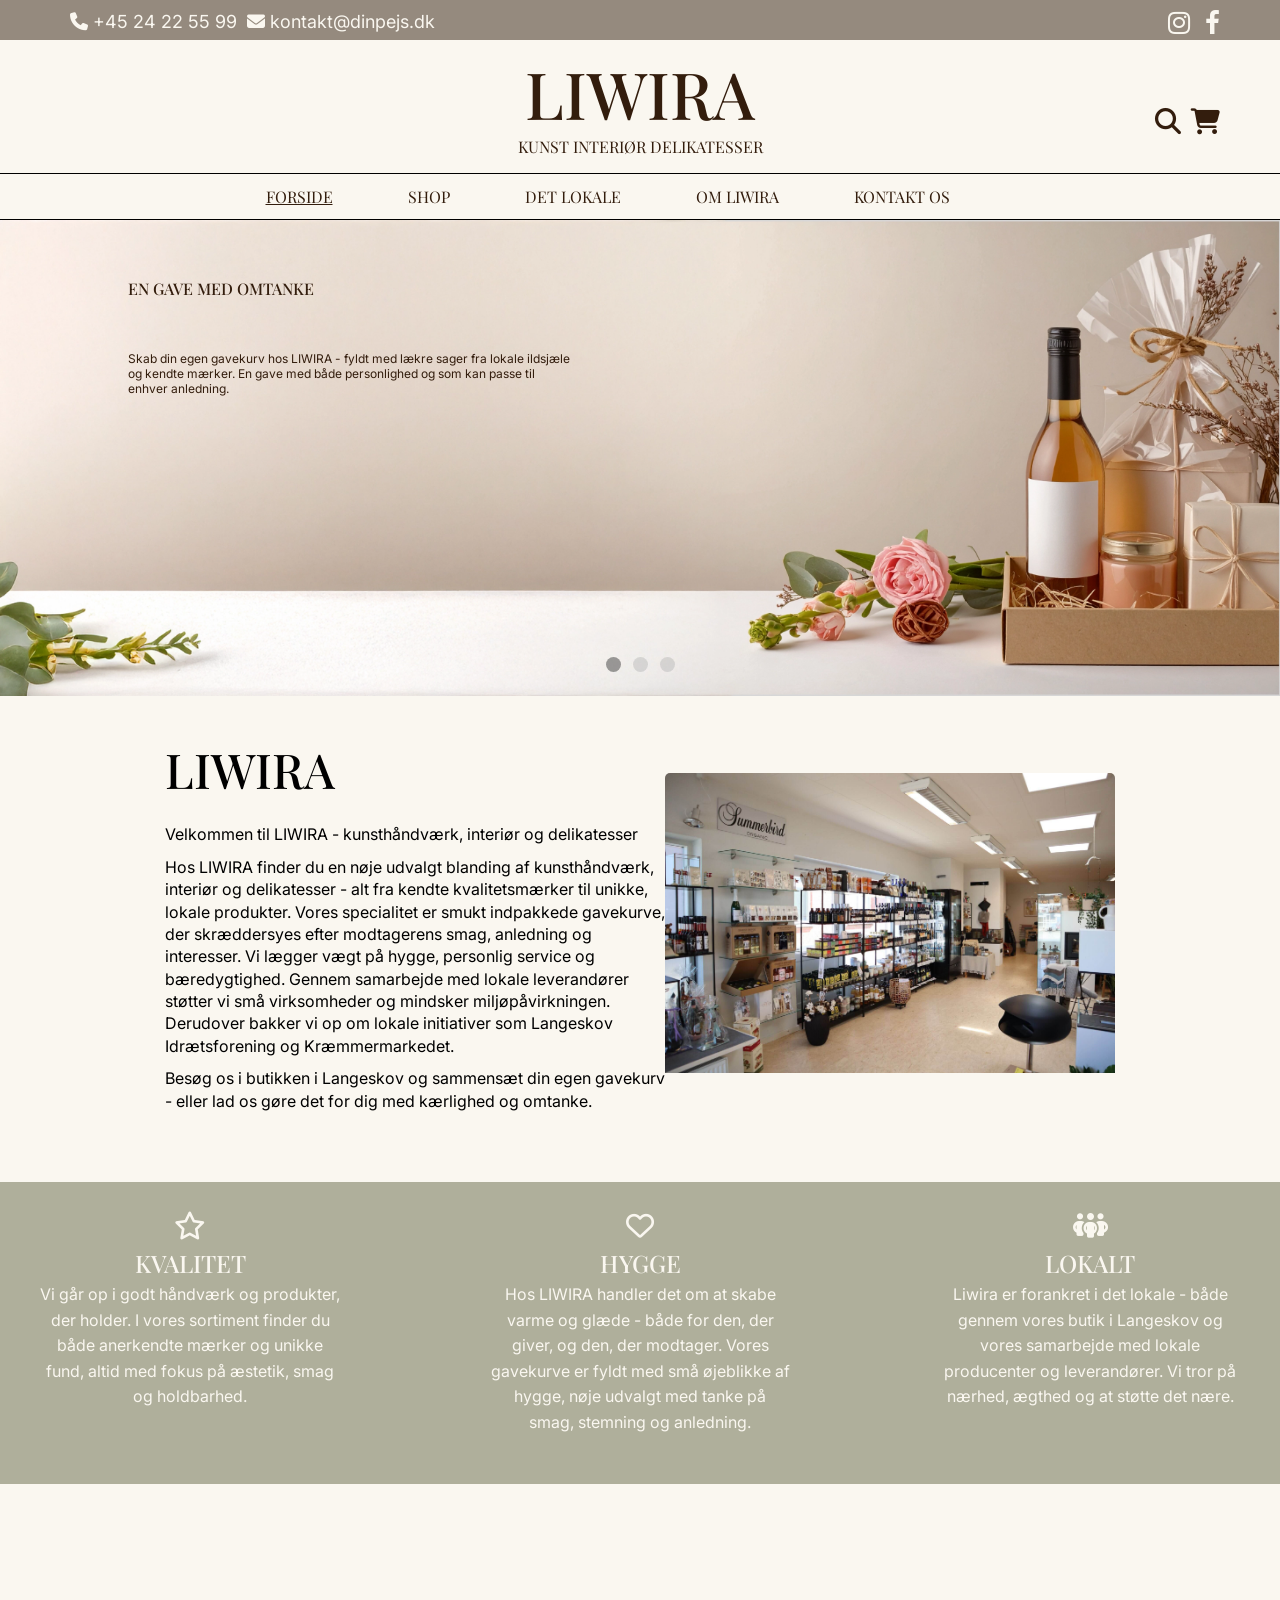
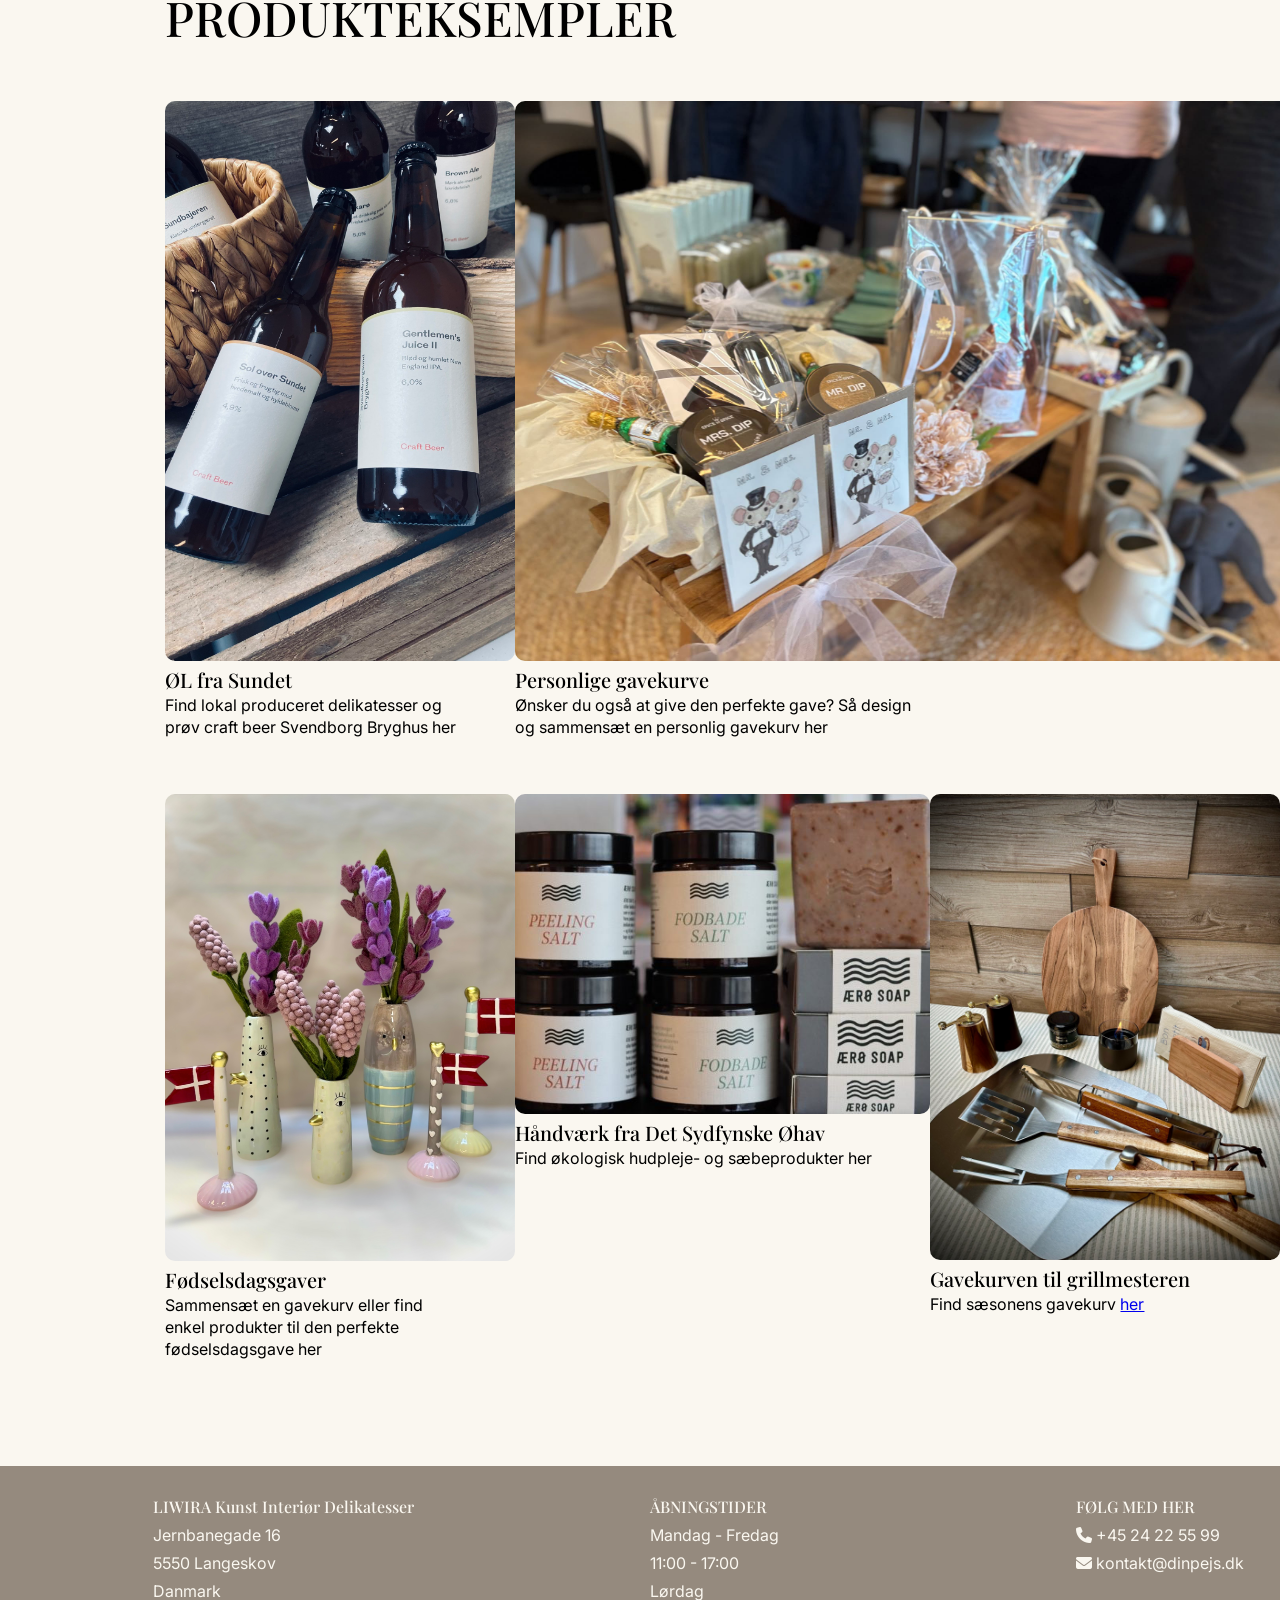
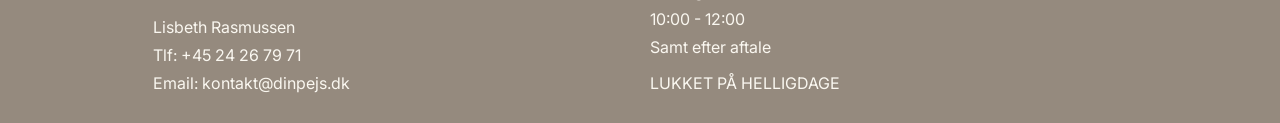
==== commit 02b58547: "Rettelser mobile first" ====
--- a/index.html
+++ b/index.html
@@ -80,20 +80,20 @@
 
     <div class="highlight_slide">
       <img src="Images/byg_gavekurv_slide.webp" style="width:100%">
-      <div class="h_text">EN GAVE MED OMTANKE </div>
-      <div class="text">Skab din egen gavekurv hos LIWIRA - fyldt med lækre sager fra lokale ildsjæle og kendte mærker. En gave med både personlighed og som kan passe til enhver anledning.</div>
+      <div class="h_text"><h2>EN GAVE MED OMTANKE</h2></div>
+      <div class="text"><p>Skab din egen gavekurv hos LIWIRA - fyldt med lækre sager fra lokale ildsjæle og kendte mærker. En gave med både personlighed og som kan passe til enhver anledning.</p></div>
     </div>
 
     <div class="highlight_slide">
       <img src="Images/iskaffe_slide.webp" style="width:100%">
-      <div class="h_text2">SÆSONENS FAVORIT ER TILBAGE!</div>
-      <div class="text2">Køl ned og gør sommeren lidt sødere med iskaffen fra Farm Mountain.</div>
+      <div class="h_text2"><h2>SÆSONENS FAVORIT ER TILBAGE!</h2></div>
+      <div class="text2"><p>Køl ned og gør sommeren lidt sødere med iskaffen fra Farm Mountain.</p></div>
     </div>
 
     <div class="highlight_slide">
       <img src="Images/farsdag _slide.webp" style="width:100%">
-      <div class="h_text">FARS DAG ER LIGE OM HJØRNET</div>
-      <div class="text">Sammensæt din egen gavekurv til ham eller se vores bud hvad den perfekte gave skal indholde her.</div>
+      <div class="h_text"><h2>FARS DAG ER LIGE OM HJØRNET</h2></div>
+      <div class="text"><p>Sammensæt din egen gavekurv til ham eller se vores bud hvad den perfekte gave skal indholde her.</p></div>
     </div>
 
     <a class="prev" onclick="plusSlides(-1)">❮</a>
--- a/stylesheet.css
+++ b/stylesheet.css
@@ -9,7 +9,7 @@
     background-color: #FAF7F0;
 }
 
-h1, h2, h3 {
+h1, h2, h3, h4 {
     font-family: 'Playfair Display', serif;
     font-weight: 500;
 }
@@ -214,6 +214,16 @@
 }
 
 /* Caption text */
+.highlight_slide h2 {
+     font-size: 16px;
+     margin-top: 10px;
+}
+
+.highlight_slide p {
+    font-size: 12px;
+    margin-top: 12px;
+}
+
 .h_text {
   font-family: 'Playfair Display', serif;
   color: #331D0D;
@@ -234,7 +244,7 @@
     left: 10%;
     width: 80%;
     text-align: left;
-  }
+}
 
 .text {
   font-family: 'Inter', sans-serif;
@@ -325,7 +335,8 @@
 .intro__section--liwira img {
     max-width: 100%;
     height: auto;
-    border-radius: 10px;
+    border-radius: 5px;
+    padding-bottom: 10px;
 }
 
 /* FACTS BOX GREEN */
@@ -359,13 +370,13 @@
 /* PRODUCT EXAMPLES */
 
 .items__all img {
-    border-radius: 10px;
+    border-radius: 5px;
     margin-bottom: 5px;
-    padding: 15px 15px;
 }
 
 .product__examples {
-    margin: 0 50px 0 50px;
+    padding: 20px 15px 50px 15px;
+    line-height: 1.4;
 }
 
 .product__examples h1 {
@@ -375,8 +386,7 @@
 
 .product__examples img {
     height: 100%;
-    width: 400px;
-    transform: translateX(3px); 
+    width: 295px;
 }
 
 .product__examples h4 {
@@ -386,6 +396,7 @@
 .product__examples p {
     padding-bottom: 25px;
 }
+
 
 /* FOOTER */
 
@@ -418,10 +429,10 @@
   background-color: #958A7E;
 }
 
-
 .footer__text {
   display: none;
 }
+
 
 @media (min-width: 1024px) {
   .footer__buttons {
@@ -430,8 +441,9 @@
 
   .footer__text {
     display: flex;
-    justify-content: center;
-    gap: 350px;
+    justify-content: left;
+    gap: 200px;
+    transform: translateX(135px);
   }
 }
 
@@ -577,8 +589,8 @@
     }
 
     .beer__sundet img {
-        height: 600px;
-        width: 400px;
+        height: 560px;
+        width: 350px;
     }
 
     .beer__sundet p {
@@ -586,8 +598,8 @@
     }
 
     .personal__basket img {
-        height: 600px;
-        width: 890px;
+        height: 560px;
+        width: 810px;
     }
 
     .personal__basket p {
@@ -603,7 +615,7 @@
 
     .birthday__present img, .basket__grill img {
         height: auto;
-        width: 400px;
+        width: 350px;
     }
 
     .birthday__present p {
@@ -619,7 +631,7 @@
     display: flex;
     flex-direction: column;
     align-items: left;
-    gap: 15px;
+    gap: 8px;
     font-size: 16px;
     }
 
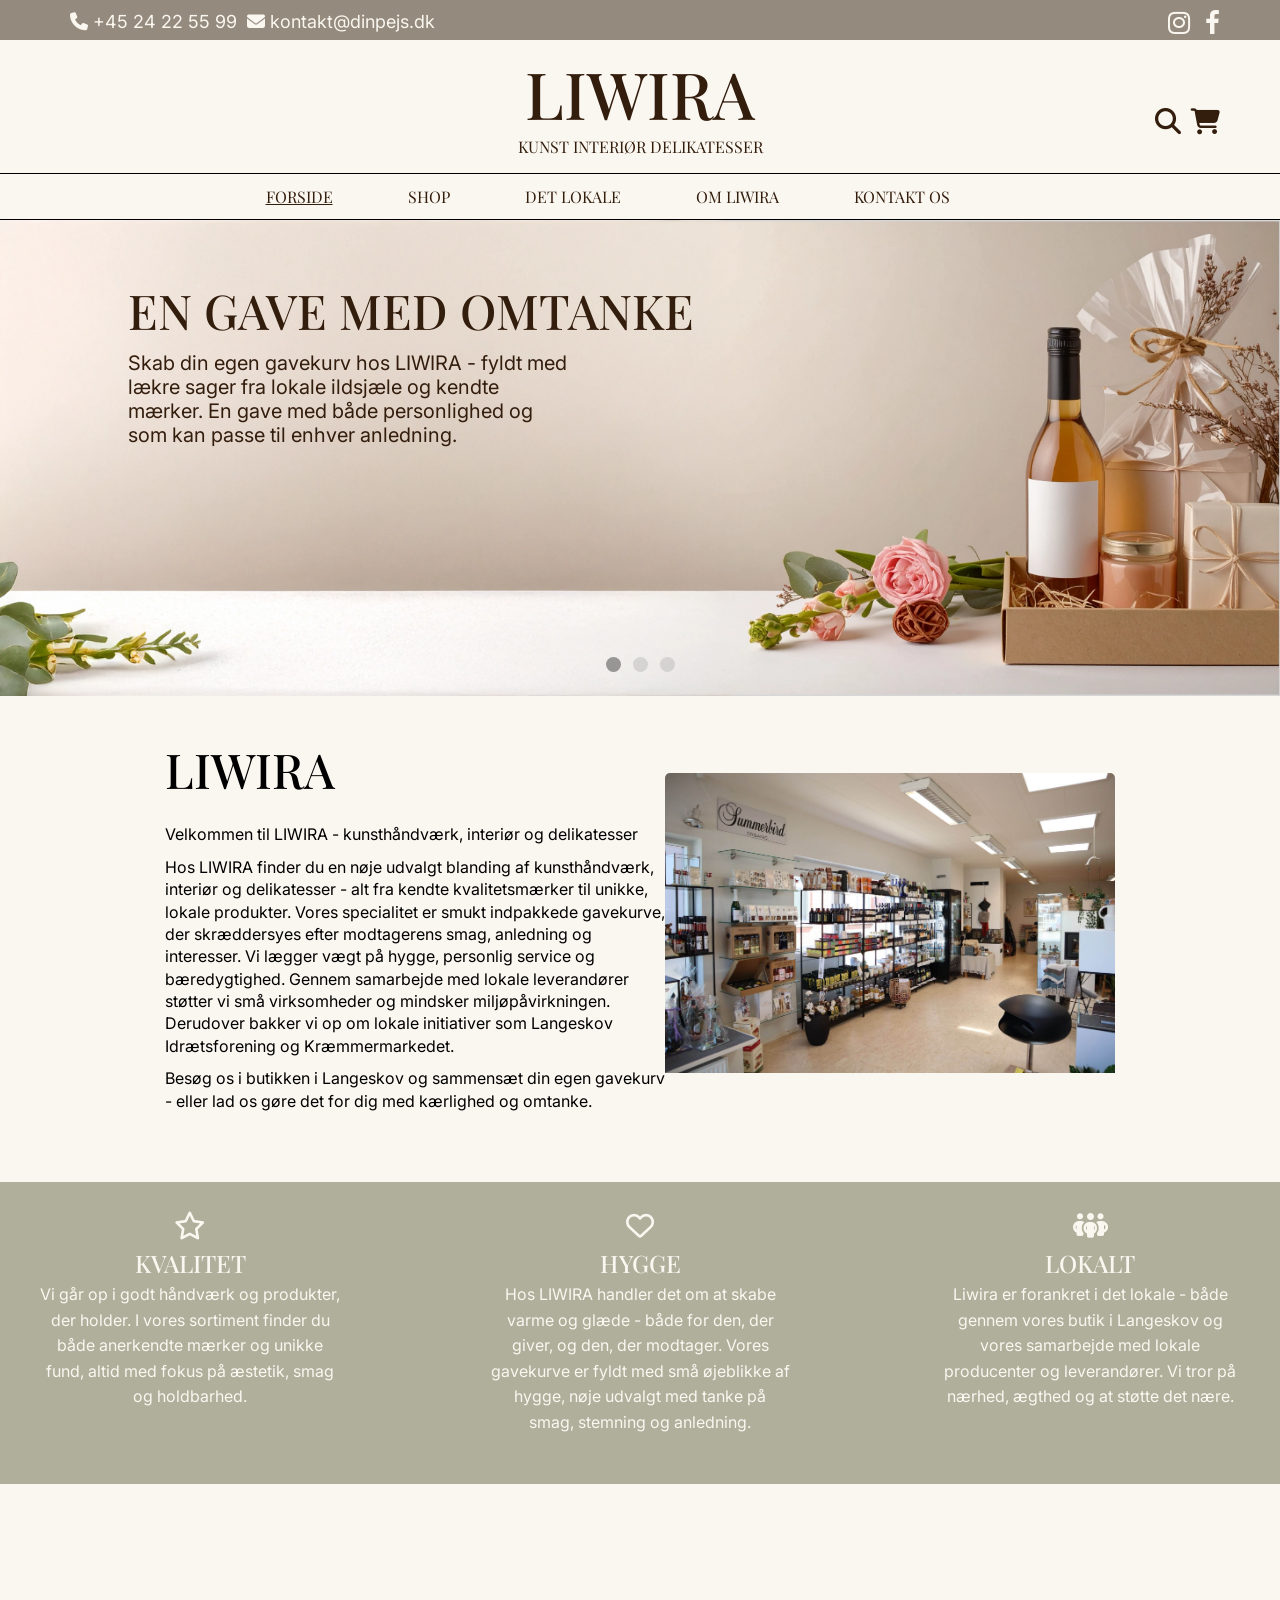
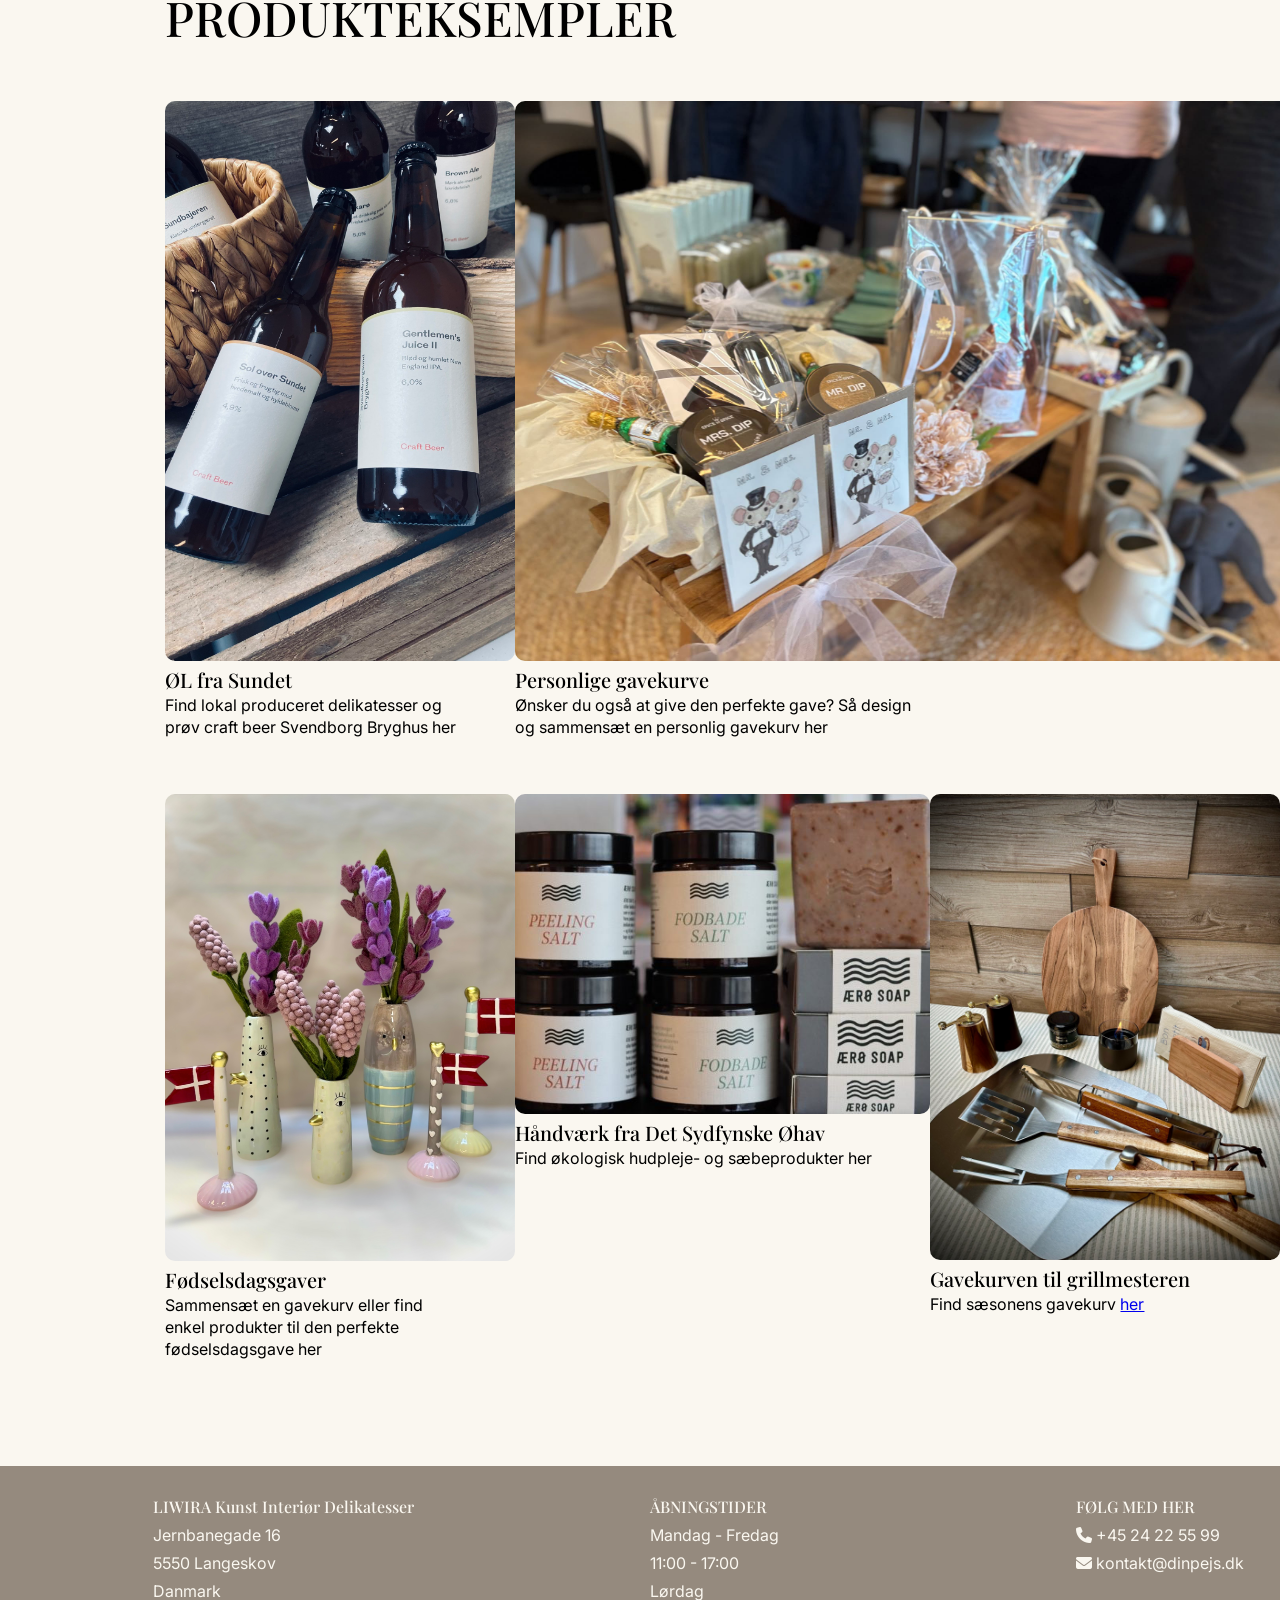
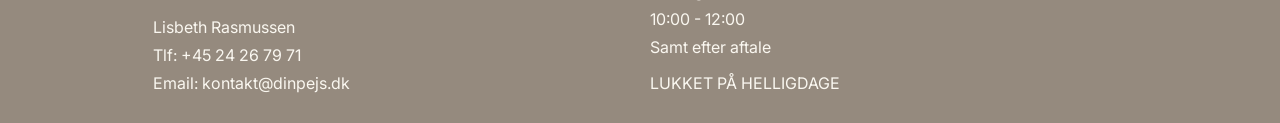
==== commit c6ff9797: "små rettelser billeder produkt" ====
--- a/index.html
+++ b/index.html
@@ -55,6 +55,8 @@
         </div>
     </nav>
 
+<!-- HAMBURGER MENU -->
+
     <nav class="navbar__menu">
         <ul class="nav__links">
             <li><a href="index.html" class="activated">FORSIDE</a></li>
--- a/stylesheet.css
+++ b/stylesheet.css
@@ -77,12 +77,12 @@
 }
 
 .name__liwira h1 {
-    font-size: 64px;
+    font-size: 50px;
     font-weight: 500;
 }
 
 .name__liwira p {
-    font-size: 16px;
+    font-size: 11px;
     line-height: 1.4;
 }
 
@@ -322,6 +322,16 @@
   .text2 {
     font-size: 20px;
   }
+
+  .highlight_slide h2 {
+     font-size: 48px;
+     margin-top: 10px;
+}
+
+.highlight_slide p {
+    font-size: 20px;
+    margin-top: 12px;
+}
 }
 
 
@@ -634,5 +644,4 @@
     gap: 8px;
     font-size: 16px;
     }
-
 }
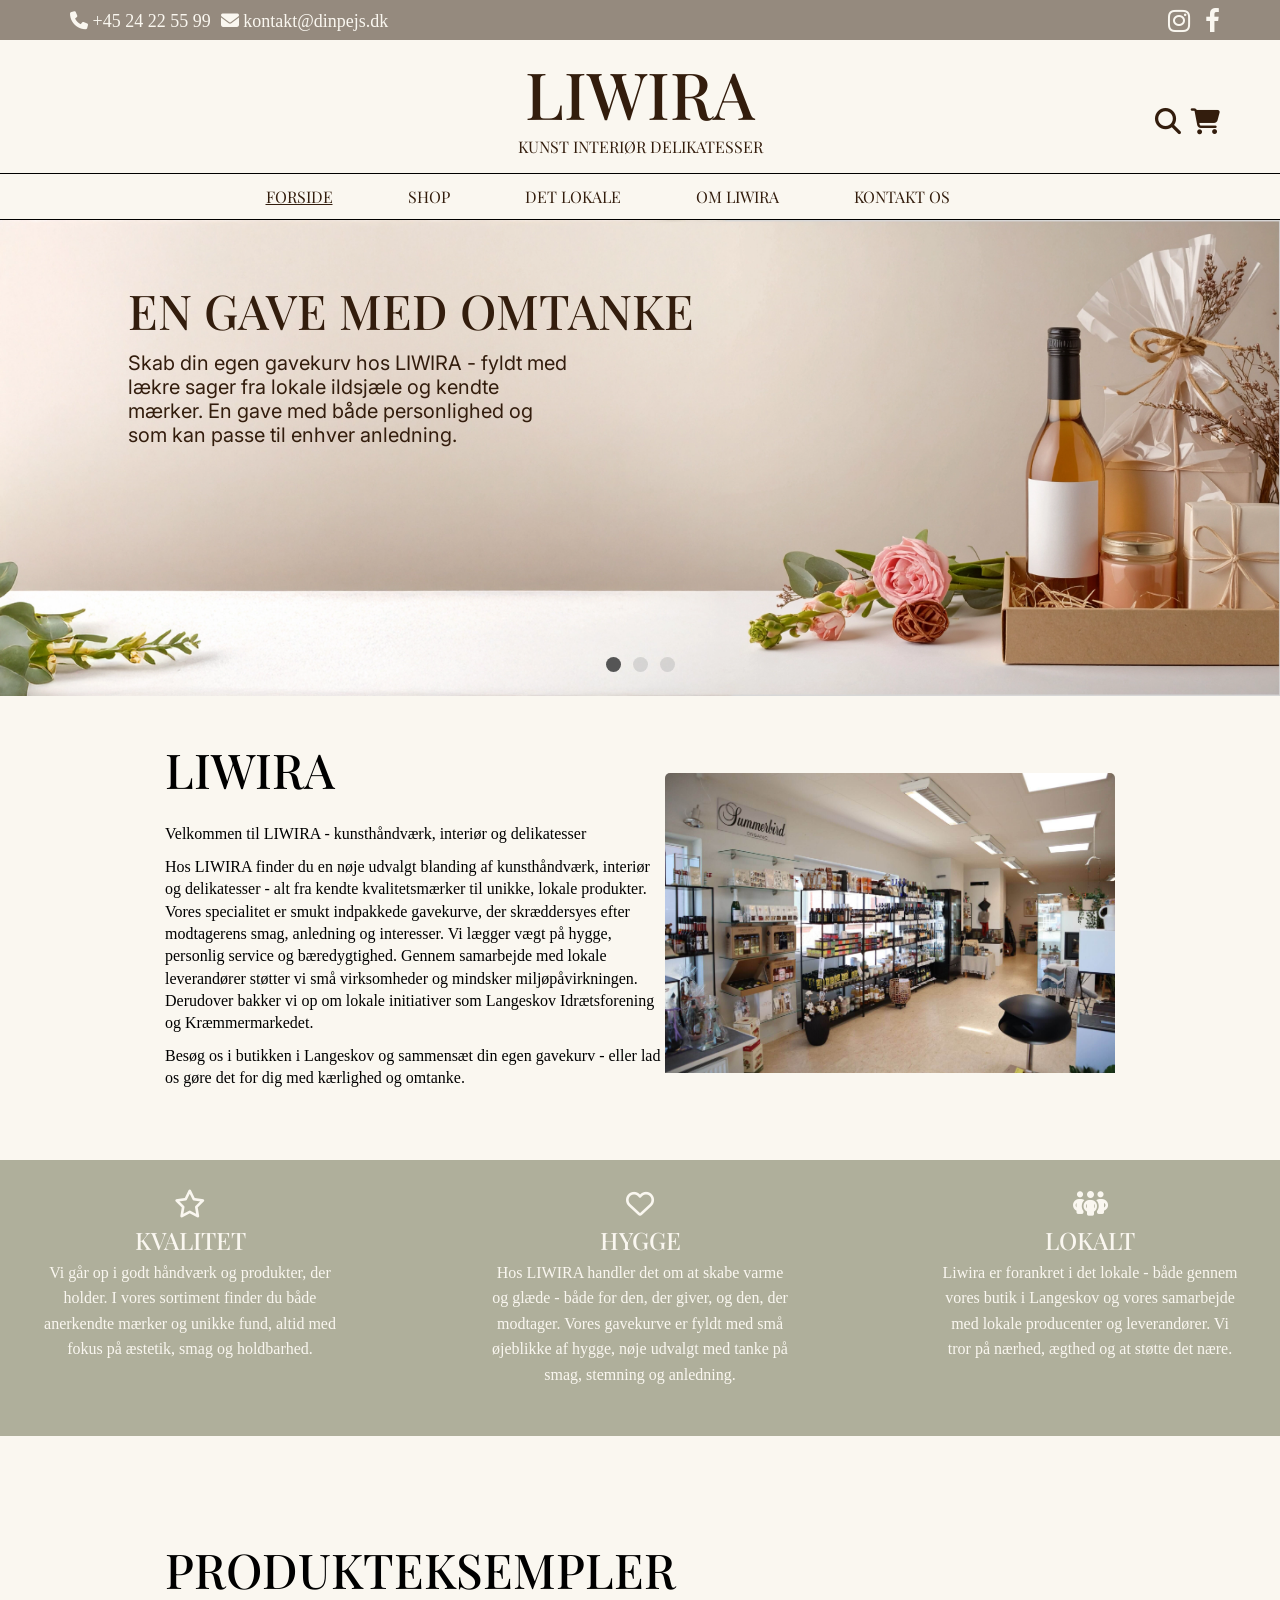
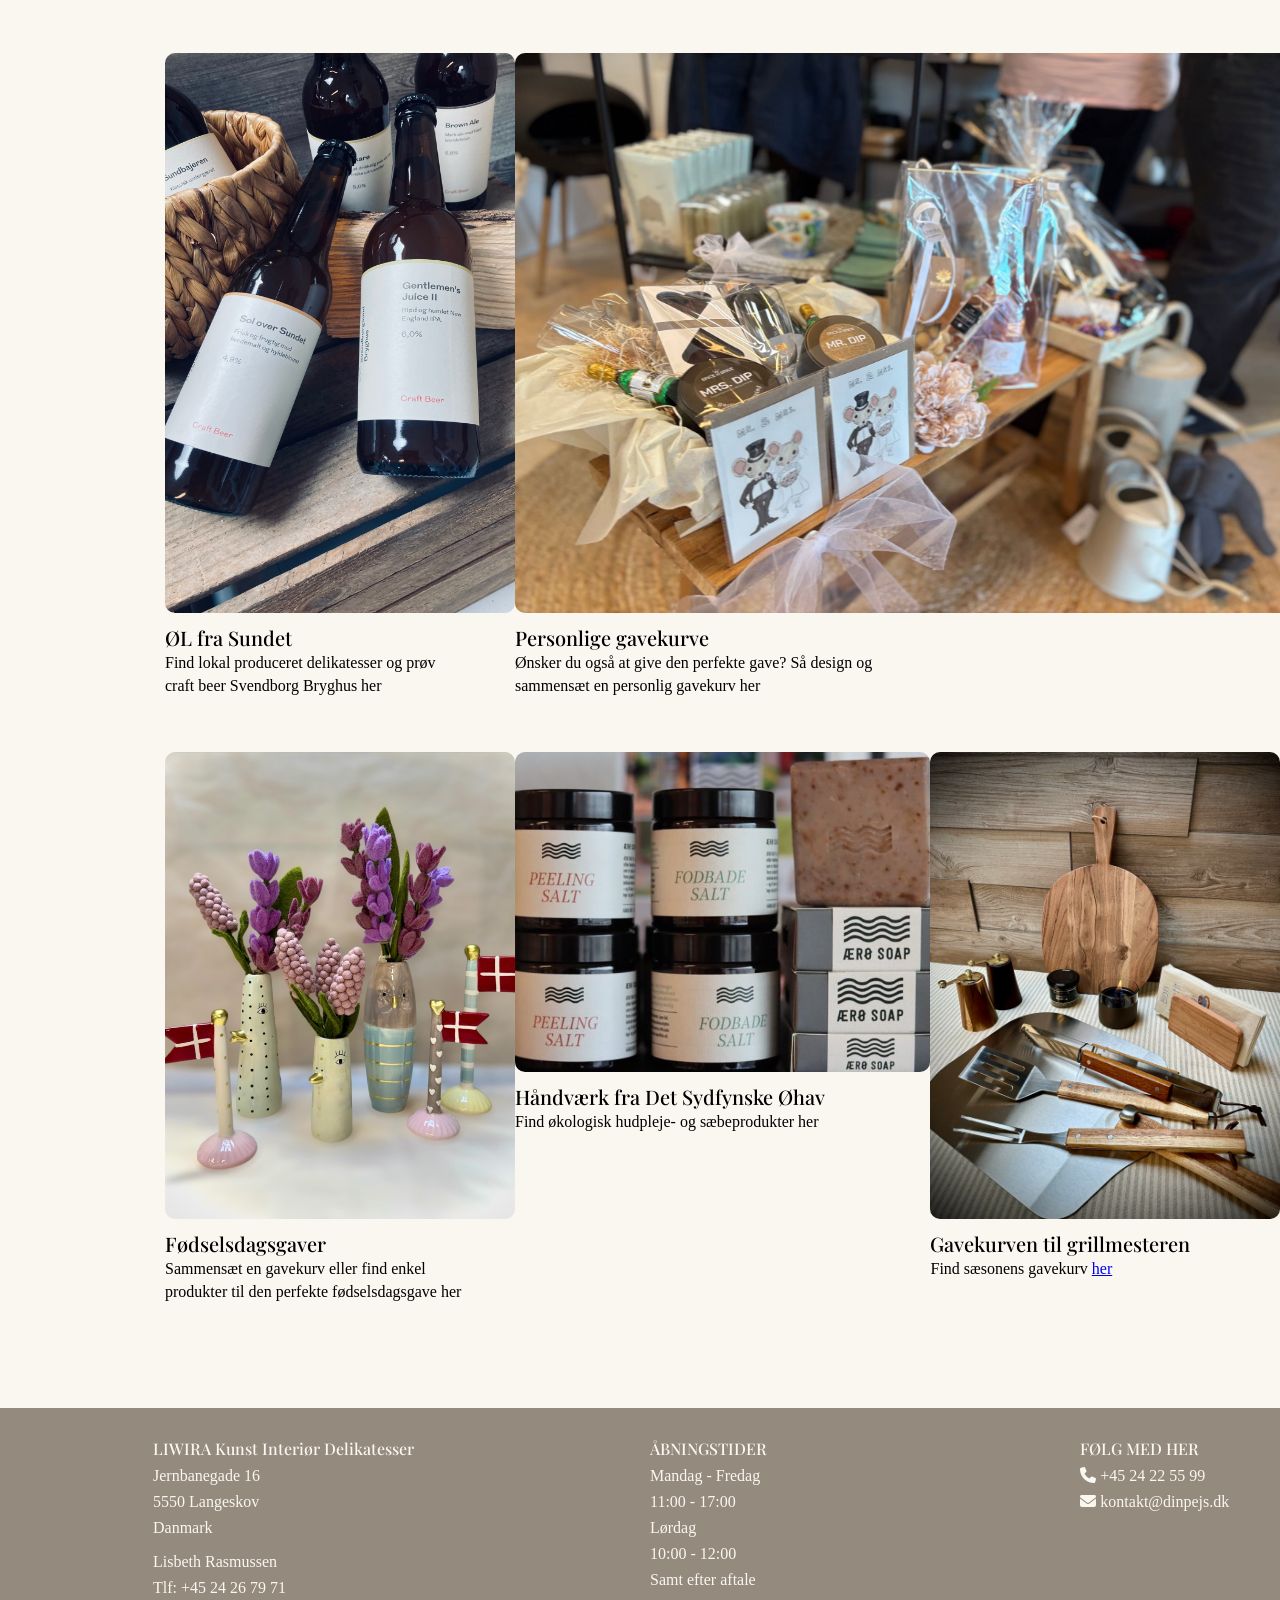
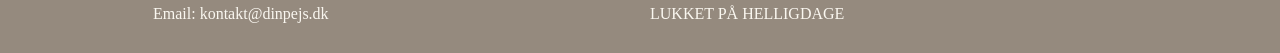
==== commit e59fe9c6: "fix hamburgermenu" ====
--- a/index.html
+++ b/index.html
@@ -7,7 +7,6 @@
     <script src="script.js" defer></script>
     <script src="scrollknap.js" defer></script>
     <script src="slideshow.js" defer></script>
-    <link rel="stylesheet" href="slideshow.css" />
     <link href="https://fonts.googleapis.com/css2?family=Inter:wght@300;600&family=Playfair+Display:wght@500;800&display=swap" rel="stylesheet">
     <link rel="stylesheet" href="https://cdnjs.cloudflare.com/ajax/libs/font-awesome/6.7.1/css/all.min.css" integrity="sha512-5Hs3dF2AEPkpNAR7UiOHba+lRSJNeM2ECkwxUIxC1Q/FLycGTbNapWXB4tP889k5T5Ju8fs4b1P5z/iB4nMfSQ==" crossorigin="anonymous" referrerpolicy="no-referrer">
     <link rel="stylesheet" href="https://cdnjs.cloudflare.com/ajax/libs/font-awesome/4.7.0/css/font-awesome.min.css">
--- a/stylesheet.css
+++ b/stylesheet.css
@@ -99,7 +99,7 @@
     text-decoration: none;
 }
 
-/* NAVBAR MENU */
+/* HAMBURGER MENU */
 
 .menu__toggle {
     display: none;
@@ -328,7 +328,7 @@
      margin-top: 10px;
 }
 
-.highlight_slide p {
+  .highlight_slide p {
     font-size: 20px;
     margin-top: 12px;
 }
@@ -465,13 +465,14 @@
         flex-direction: column;
         width: 100%;
         position: absolute;
-        top: 85px;
+        top: 70px;
         left: 0;
         background-color: #FAF7F0;
     }
 
     .nav__links.active {
         display: flex;
+        z-index: 99;
     }
 
     .nav__links li {
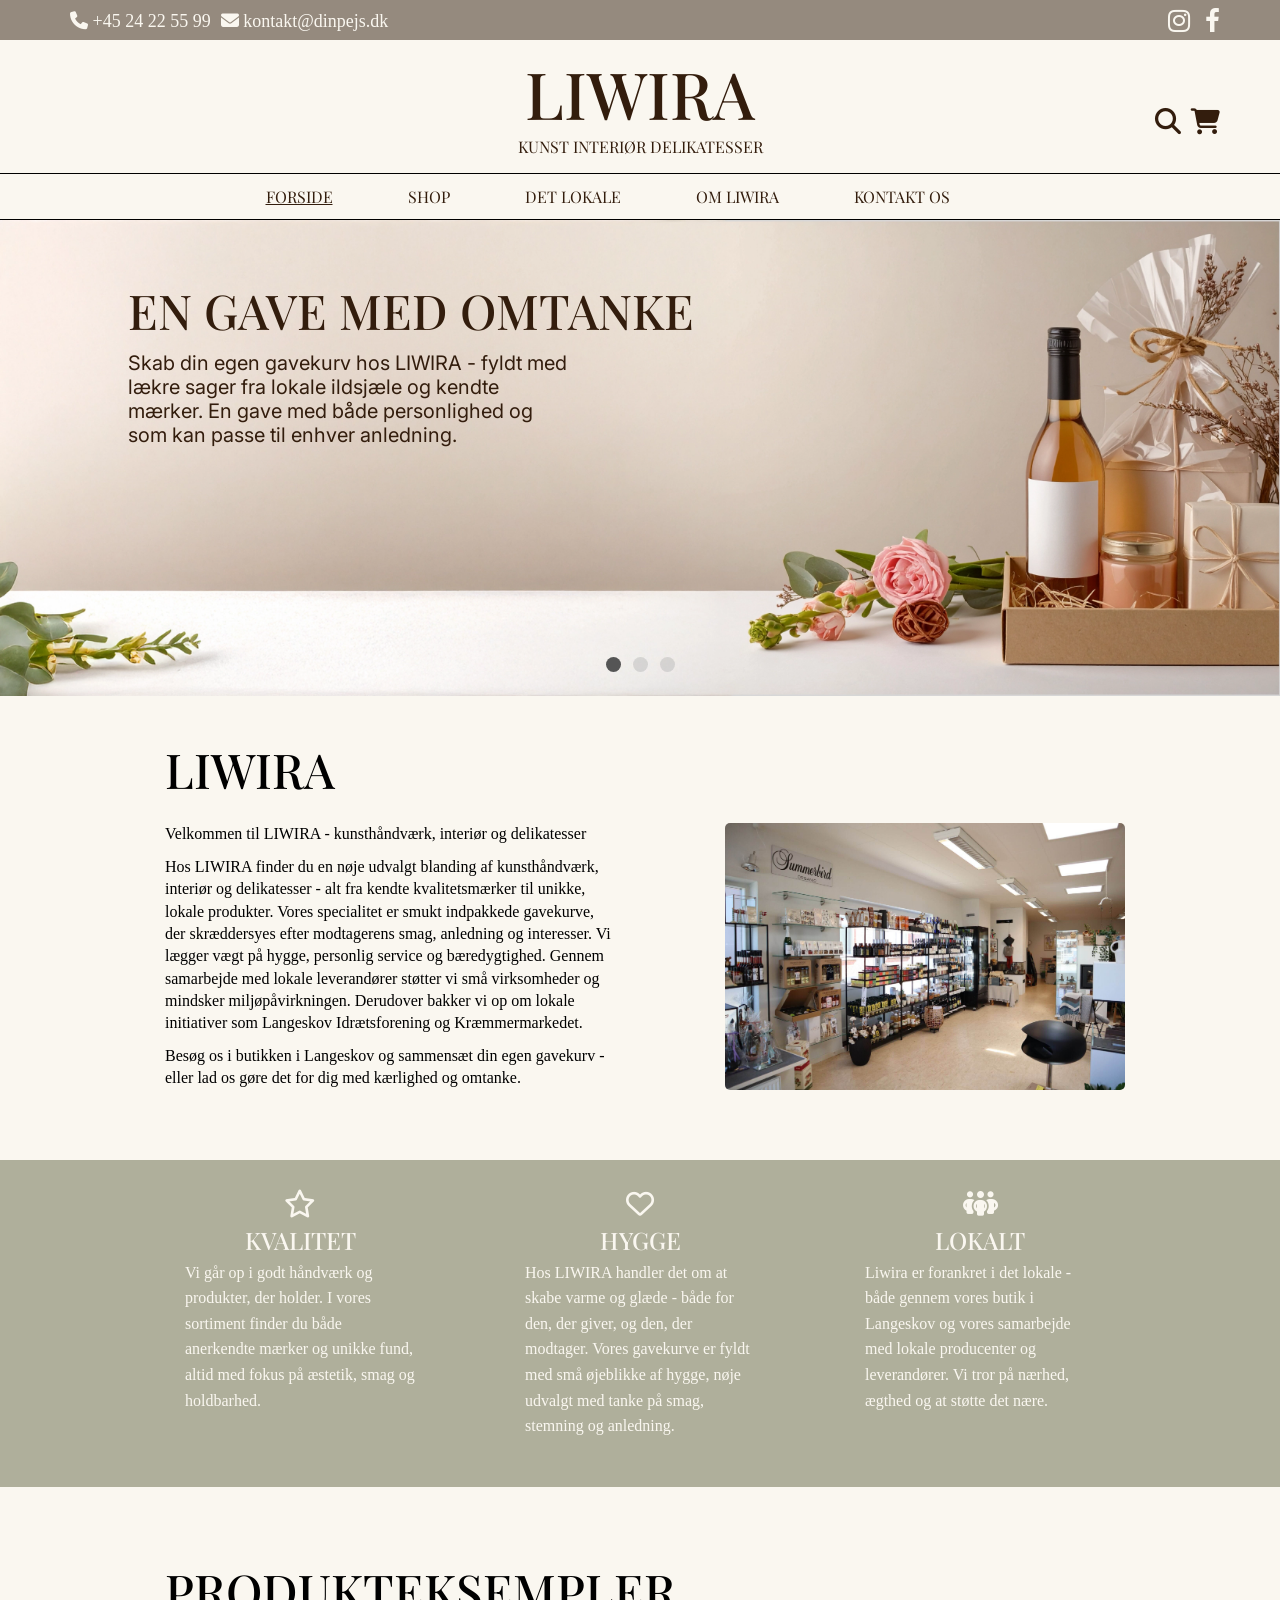
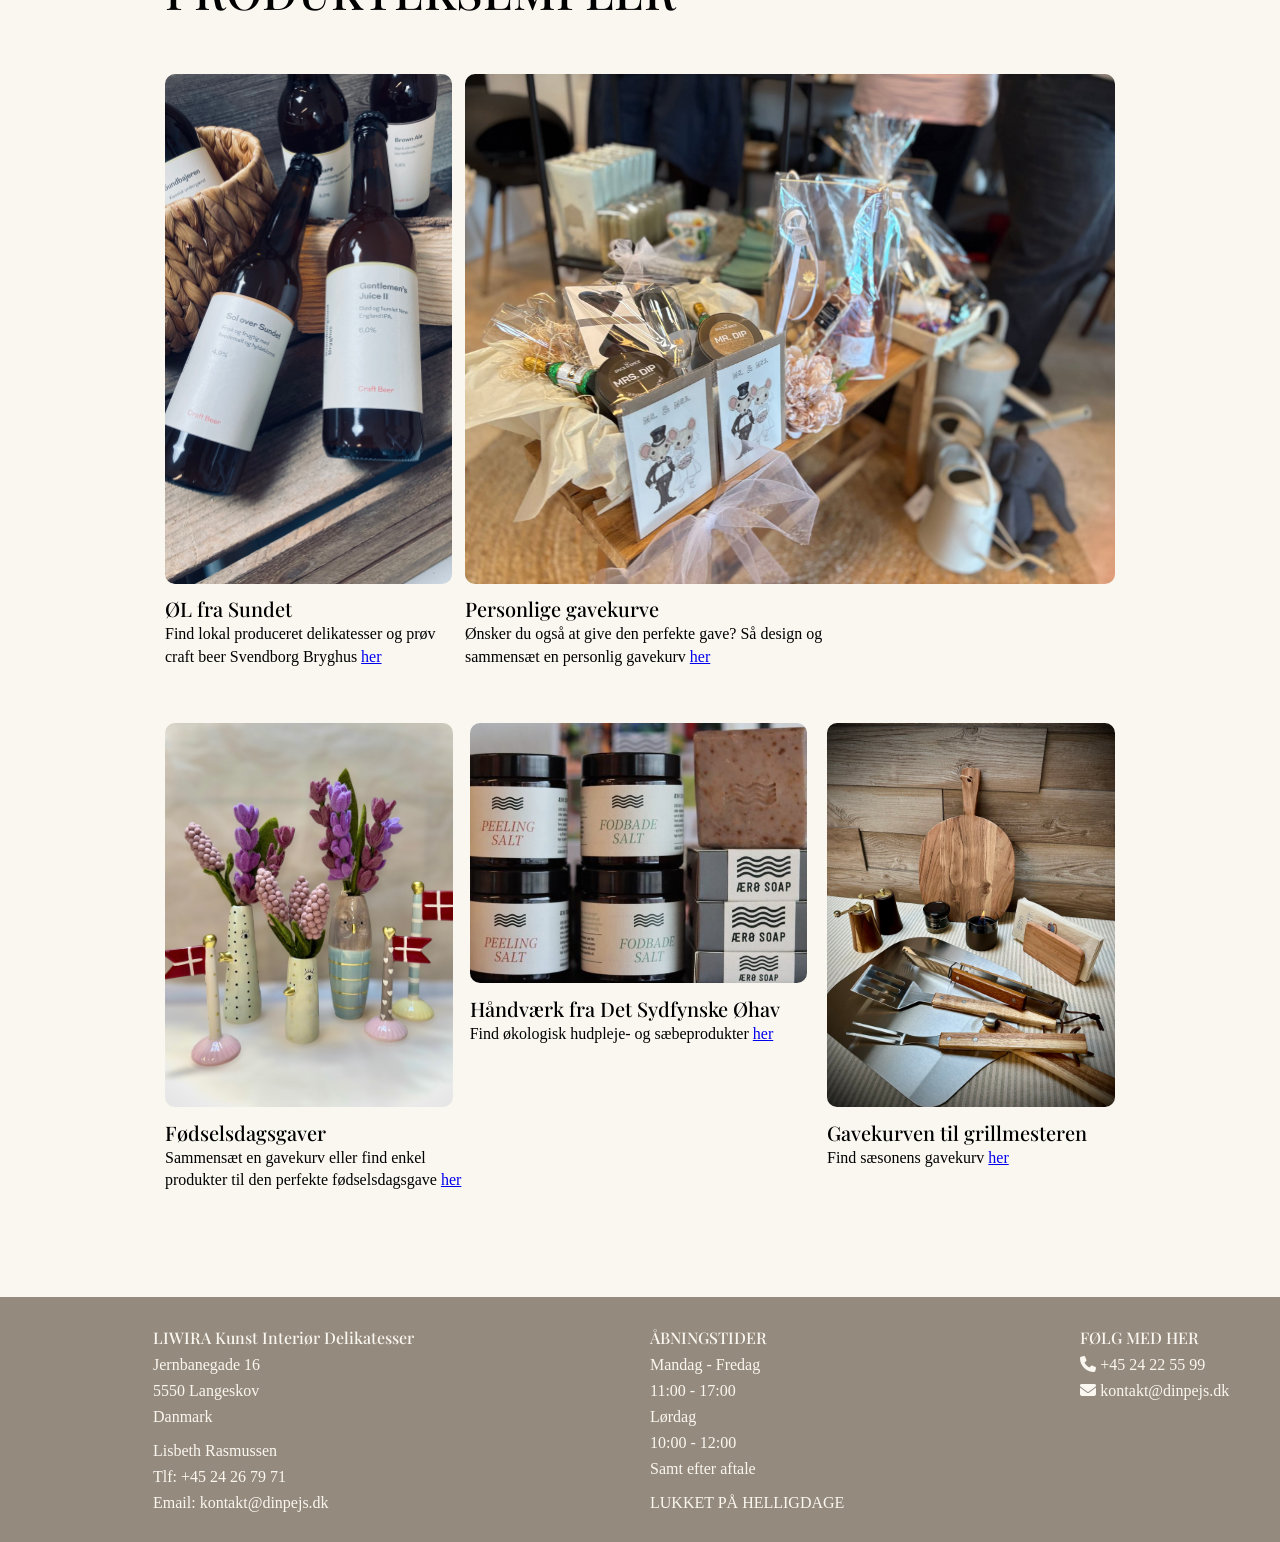
==== commit 7f5c4186: "Rettelser sidste" ====
--- a/index.html
+++ b/index.html
@@ -153,13 +153,13 @@
                 <div class="beer__sundet">
                     <img src="/Images/beer.webp" alt="øl produkter fra Sundet">
                     <h4>ØL fra Sundet</h4>
-                    <p>Find lokal produceret delikatesser og prøv craft beer Svendborg Bryghus her</p>
+                    <p>Find lokal produceret delikatesser og prøv craft beer Svendborg Bryghus <a href="#">her</a></p>
                 </div>
                 
                 <div class="personal__basket">
                     <img src="/Images/gift__basket.webp" alt="personlig gavekurv eksempel">
                     <h4>Personlige gavekurve</h4>
-                    <p>Ønsker du også at give den perfekte gave? Så design og sammensæt en personlig gavekurv her</p>
+                    <p>Ønsker du også at give den perfekte gave? Så design og sammensæt en personlig gavekurv <a href="#">her</a></p>
                 </div>
             </div>
 
@@ -167,13 +167,13 @@
                 <div class="birthday__present">
                     <img src="/Images/flag__product.webp" alt="fødselsdagsgave kurv eksempel">
                     <h4>Fødselsdagsgaver</h4>
-                    <p>Sammensæt en gavekurv eller find enkel produkter til den perfekte fødselsdagsgave her</p>
+                    <p>Sammensæt en gavekurv eller find enkel produkter til den perfekte fødselsdagsgave <a href="#">her</a></p>
                 </div>
 
                 <div class="handmade__stuff">
                 <img src="/Images/products__soap.webp" alt="produkter ærø sæbe">
                     <h4>Håndværk fra Det Sydfynske Øhav</h4>
-                    <p>Find økologisk hudpleje- og sæbeprodukter her</p>
+                    <p>Find økologisk hudpleje- og sæbeprodukter <a href="#">her</a></p>
                 </div>
 
                 <div class="basket__grill">
--- a/stylesheet.css
+++ b/stylesheet.css
@@ -3,6 +3,10 @@
     margin: 0px;
     padding: 0px;
     box-sizing: border-box;
+}
+
+html, body {
+    overflow-x: hidden;
 }
 
 body {
@@ -188,7 +192,7 @@
 
 /* Next & previous buttons */
 .prev, .next {
-cursor: pointer;
+  cursor: pointer;
   opacity: 0;
   transition: opacity 0.3s ease;
   position: absolute;
@@ -346,7 +350,7 @@
     max-width: 100%;
     height: auto;
     border-radius: 5px;
-    padding-bottom: 10px;
+    margin-bottom: 15px;
 }
 
 /* FACTS BOX GREEN */
@@ -483,6 +487,21 @@
     .menu__toggle {
         display: flex;
     }
+
+    .product__examples {
+    display: flex;
+    flex-direction: column;
+    align-items: center;
+  }
+
+  .items__all {
+    width: 95%;
+  }
+
+  .product__examples img {
+    width: 95%;
+    height: auto;
+  }
 }
 
 @media screen and (min-width: 1024px) {
@@ -546,9 +565,10 @@
     }
 
     .intro__text {
-        width: 700px;
+        width: 450px;
         margin: 20px 0 20px 0;
     }
+    
 
     .intro__section--liwira h1 {
         margin-top: 20px;
@@ -561,9 +581,10 @@
 
     .intro__picture {
         height: auto;
-        width: 450px;
+        width: 400px;
         float: right;
-        transform: translateY(-50px);
+        transform: translateY(-200px);
+        transform: translateX(10px);
     }
 
 
@@ -571,11 +592,12 @@
         display: flex;
         flex-direction: row;
         justify-content: center;
-        gap: 150px;
+        gap: 110px;
     }
 
     .fact__box p {
-        width: 300px;
+        width: 230px;
+        text-align: left;
     }
 
 
@@ -588,7 +610,7 @@
     }
 
     .product__examples h1 {
-        padding: 30px 0 30px 0;
+        padding: 0 0 30px 0;
         font-size: 48px;
     }
 
@@ -600,21 +622,23 @@
     }
 
     .beer__sundet img {
-        height: 560px;
-        width: 350px;
+        height: 510px;
+        width: auto;
     }
 
     .beer__sundet p {
         width: 300px;
+        height: auto;
     }
 
     .personal__basket img {
-        height: 560px;
-        width: 810px;
+        height: 510px;
+        width: 650px;
     }
 
     .personal__basket p {
         width: 400px;
+        height: auto;
     }
 
     .items__bottom {
@@ -626,7 +650,7 @@
 
     .birthday__present img, .basket__grill img {
         height: auto;
-        width: 350px;
+        width: 288px;
     }
 
     .birthday__present p {
@@ -634,8 +658,9 @@
     }
 
     .handmade__stuff img {
-        height: 320px;
+        height: 260px;
         width: auto;
+        margin-right: 15px;
     }
 
     .footer__content {
